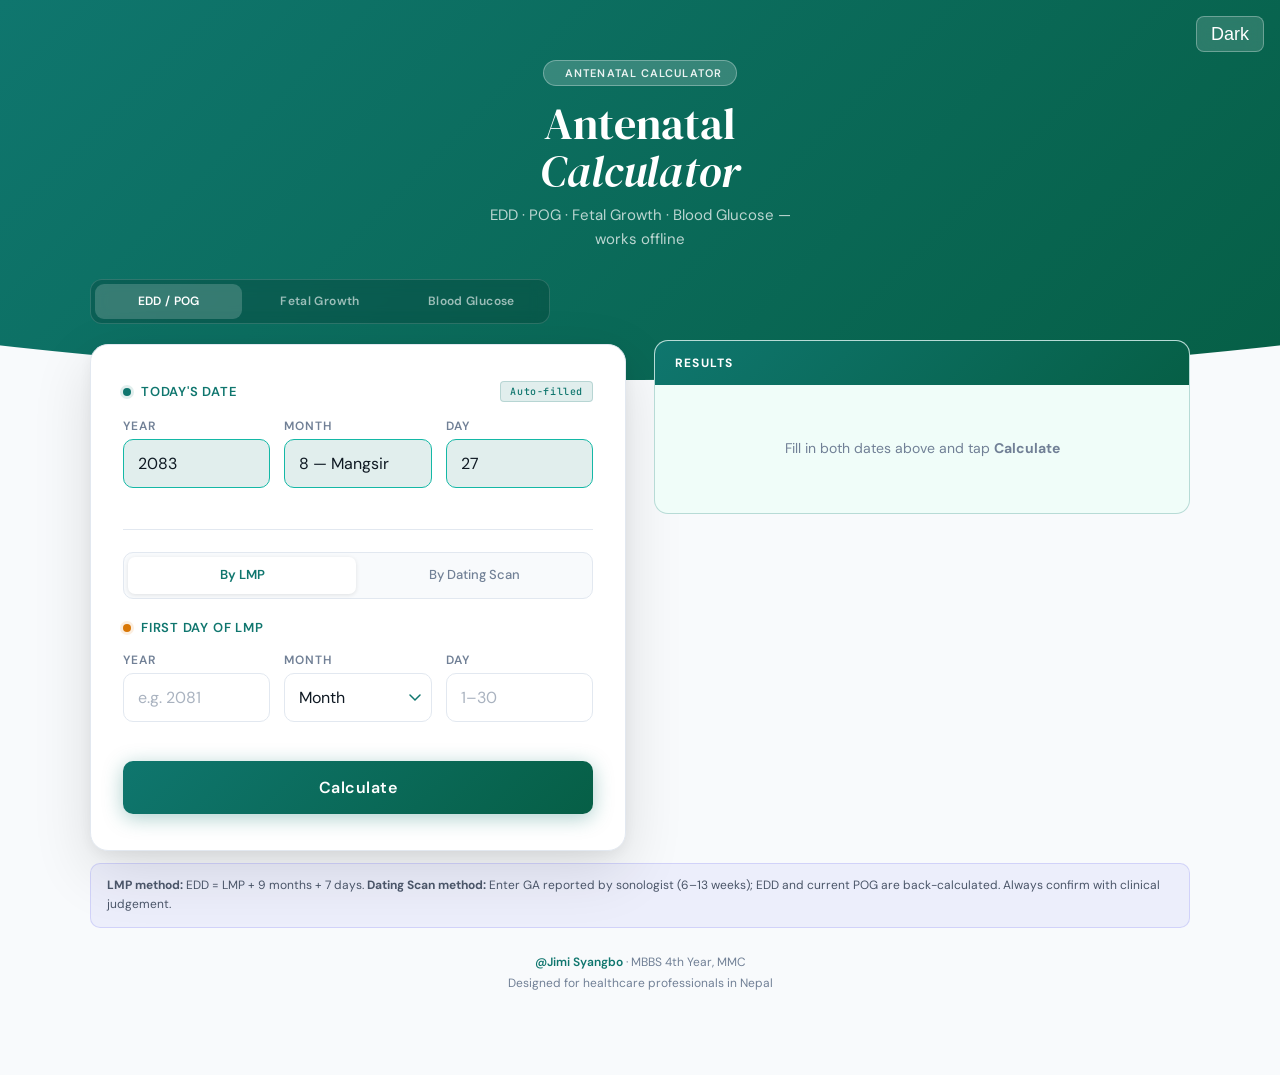
==== index.html @ 669075d3 "Add files via upload" ====
<!DOCTYPE html>
<html lang="en">
<head>
<meta charset="UTF-8"/>
<meta name="viewport" content="width=device-width, initial-scale=1.0"/>
<title>Antenatal Calculator</title>

<!-- PWA -->
<link rel="manifest" href="manifest.json">
<meta name="mobile-web-app-capable" content="yes">
<meta name="apple-mobile-web-app-capable" content="yes">
<meta name="apple-mobile-web-app-status-bar-style" content="black-translucent">
<meta name="apple-mobile-web-app-title" content="Antenatal Calc">
<meta name="application-name" content="Antenatal Calc">
<meta name="theme-color" content="#0f766e">
<link rel="apple-touch-icon" href="icon-192.png">

<!-- Fonts -->
<link rel="preconnect" href="https://fonts.googleapis.com">
<link rel="preconnect" href="https://fonts.gstatic.com" crossorigin>
<link href="https://fonts.googleapis.com/css2?family=DM+Serif+Display:ital@0;1&family=DM+Sans:wght@300;400;500;600&family=JetBrains+Mono:wght@400;500&display=swap" rel="stylesheet">

<!-- Styles -->
<link rel="stylesheet" href="style.css?v=3">
</head>

<body>
<div class="page">

  <!-- Theme toggle -->
  <button class="theme-btn" onclick="toggleTheme()" title="Toggle theme" aria-label="Toggle dark mode">
    <span id="themeIcon">Dark</span>
  </button>

  <!-- Header -->
  <header>
    <div class="header-badge">Antenatal Calculator</div>
    <h1>Antenatal<br><em>Calculator</em></h1>
    <p>EDD · POG · Fetal Growth · Blood Glucose — works offline</p>
  </header>

  <!-- App-level tabs -->
  <div class="app-tabs">
    <button class="app-tab active" id="appTabOB" onclick="switchApp('ob')">EDD / POG</button>
    <button class="app-tab" id="appTabFG" onclick="switchApp('fg')">Fetal Growth</button>
    <button class="app-tab" id="appTabBG" onclick="switchApp('bg')">Blood Glucose</button>
  </div>

  <!-- ═══ OB PAGE ═══ -->
  <div class="app-page active" id="appPageOB">

  <!-- Main card -->
  <div class="card">

    <!-- Today's Date (shared) -->
    <div class="section-head">
      <div class="dot"></div>
      <h3>Today's Date</h3>
      <span class="auto-tag" id="autoTag">Auto-filled</span>
    </div>
    <div class="date-grid">
      <div class="field">
        <label>Year</label>
        <input type="number" id="xYear" placeholder="e.g. 2081" min="2079" max="2086" oninput="onInputChange(this,'xYearErr')">
        <div class="field-error" id="xYearErr"></div>
      </div>
      <div class="field">
        <label>Month</label>
        <select id="xMonth" onchange="onSelectChange(this,'xMonthErr')"></select>
        <div class="field-error" id="xMonthErr"></div>
      </div>
      <div class="field">
        <label>Day</label>
        <input type="number" id="xDay" placeholder="1–30" min="1" max="30" oninput="onInputChange(this,'xDayErr')">
        <div class="field-error" id="xDayErr"></div>
      </div>
    </div>

    <div class="section-sep"></div>

    <!-- Method tabs -->
    <div class="method-tabs">
      <button class="method-tab active" id="tabLMP" onclick="switchMethod('lmp')">By LMP</button>
      <button class="method-tab" id="tabScan" onclick="switchMethod('scan')">By Dating Scan</button>
    </div>

    <!-- LMP panel -->
    <div class="method-panel active" id="panelLMP">
      <div class="section-head">
        <div class="dot" style="background:var(--gold);box-shadow:0 0 0 3px rgba(217,119,6,0.12)"></div>
        <h3>First Day of LMP</h3>
      </div>
      <div class="date-grid">
        <div class="field">
          <label>Year</label>
          <input type="number" id="yYear" placeholder="e.g. 2081" min="2079" max="2086" oninput="onInputChange(this,'yYearErr')">
          <div class="field-error" id="yYearErr"></div>
        </div>
        <div class="field">
          <label>Month</label>
          <select id="yMonth" onchange="onSelectChange(this,'yMonthErr')"></select>
          <div class="field-error" id="yMonthErr"></div>
        </div>
        <div class="field">
          <label>Day</label>
          <input type="number" id="yDay" placeholder="1–30" min="1" max="30" oninput="onInputChange(this,'yDayErr')">
          <div class="field-error" id="yDayErr"></div>
        </div>
      </div>
    </div>

    <!-- Dating Scan panel -->
    <div class="method-panel" id="panelScan">
      <div class="section-head">
        <div class="dot" style="background:#6366f1;box-shadow:0 0 0 3px rgba(99,102,241,0.12)"></div>
        <h3>Dating Scan (1st Trimester)</h3>
      </div>
      <div class="scan-note">
        Enter the <strong>scan date</strong> and the <strong>GA at scan</strong> (weeks + days as reported by sonologist). EDD and current POG will be back-calculated.
      </div>

      <!-- Scan date -->
      <div class="section-head" style="margin-bottom:10px">
        <h3 style="font-size:11px;color:var(--muted);text-transform:uppercase;letter-spacing:.06em;">Scan Date (BS)</h3>
      </div>
      <div class="date-grid" style="margin-bottom:16px">
        <div class="field">
          <label>Year</label>
          <input type="number" id="sYear" placeholder="e.g. 2081" min="2079" max="2086" oninput="onInputChange(this,'sYearErr')">
          <div class="field-error" id="sYearErr"></div>
        </div>
        <div class="field">
          <label>Month</label>
          <select id="sMonth" onchange="onSelectChange(this,'sMonthErr')"></select>
          <div class="field-error" id="sMonthErr"></div>
        </div>
        <div class="field">
          <label>Day</label>
          <input type="number" id="sDay" placeholder="1–30" min="1" max="30" oninput="onInputChange(this,'sDayErr')">
          <div class="field-error" id="sDayErr"></div>
        </div>
      </div>

      <!-- GA at scan -->
      <div class="section-head" style="margin-bottom:10px">
        <h3 style="font-size:11px;color:var(--muted);text-transform:uppercase;letter-spacing:.06em;">Gestational Age at Scan</h3>
      </div>
      <div class="ga-grid">
        <div class="field">
          <label>Weeks</label>
          <input type="number" id="gaWeeks" placeholder="e.g. 10" min="6" max="13" oninput="onInputChange(this,'gaWeeksErr')">
          <div class="field-error" id="gaWeeksErr"></div>
        </div>
        <div class="field">
          <label>Days (0–6)</label>
          <input type="number" id="gaDays" placeholder="e.g. 3" min="0" max="6" oninput="onInputChange(this,'gaDaysErr')">
          <div class="field-error" id="gaDaysErr"></div>
        </div>
      </div>
    </div>

    <button class="calc-btn" onclick="calculate()">
      Calculate
    </button>
  </div>

  <!-- Result -->
  <div class="result-wrap" id="resultWrap">
    <div class="result-card">
      <div class="result-header">
        <span>Results</span>
        <button class="copy-btn" id="copyBtn" onclick="copyResult()" style="display:none">
          Copy
        </button>
      </div>
      <div class="result-body" id="resultBody">
        <div class="result-empty">
          
          Fill in both dates above and tap <strong>Calculate</strong>
        </div>
      </div>
    </div>
  </div>

  <!-- Info -->
  <div class="info-banner">
    
    <span><strong>LMP method:</strong> EDD = LMP + 9 months + 7 days. <strong>Dating Scan method:</strong> Enter GA reported by sonologist (6–13 weeks); EDD and current POG are back-calculated. Always confirm with clinical judgement.</span>
  </div>

  <!-- Footer -->
  <footer>
    <strong>@Jimi Syangbo</strong> · MBBS 4th Year, MMC<br>
    Designed for healthcare professionals in Nepal
  </footer>

  </div><!-- end appPageOB -->

  <!-- ═══ FETAL GROWTH PAGE ═══ -->
  <div class="app-page" id="appPageFG">

  <div class="fg-card">
    <!-- GA Input -->
    <div class="fg-section-head">
      <div class="fg-dot" style="background:var(--teal);box-shadow:0 0 0 3px var(--teal-dim)"></div>
      <h3>Gestational Age</h3>
    </div>
    <div class="ga-row">
      <div class="meas-field">
        <label>Weeks</label>
        <input type="number" id="fgWeeks" placeholder="14 – 40" min="14" max="40" oninput="fgInputChange(this)">
        <div class="field-error" id="fgWeeksErr"></div>
      </div>
      <div class="meas-field">
        <label>Days (0–6)</label>
        <input type="number" id="fgDays" placeholder="0 – 6" min="0" max="6" oninput="fgInputChange(this)">
        <div class="field-error" id="fgDaysErr"></div>
      </div>
    </div>

    <div class="fg-sep"></div>

    <!-- Sex selection (for EFW by sex) -->
    <div class="fg-section-head">
      <div class="fg-dot" style="background:#8b5cf6;box-shadow:0 0 0 3px rgba(139,92,246,0.12)"></div>
      <h3>Fetal Sex <span style="font-size:10px;font-weight:400;color:var(--muted);text-transform:none;">(for EFW by sex — optional)</span></h3>
    </div>
    <div class="sex-row">
      <button class="sex-btn active" id="sexUnknown" onclick="setSex('unknown')">Unknown</button>
      <button class="sex-btn" id="sexMale"    onclick="setSex('male')">Male</button>
      <button class="sex-btn" id="sexFemale"  onclick="setSex('female')">Female</button>
    </div>

    <div class="fg-sep"></div>

    <!-- Measurements -->
    <div class="fg-section-head">
      <div class="fg-dot" style="background:var(--gold);box-shadow:0 0 0 3px rgba(217,119,6,0.12)"></div>
      <h3>Measurements <span style="font-size:10px;font-weight:400;color:var(--muted);text-transform:none;">(mm — leave blank to skip)</span></h3>
    </div>
    <div class="meas-grid">
      <div class="meas-field">
        <label>HC (mm)</label>
        <input type="number" id="fgHC" placeholder="Head Circ." min="50" max="400" step="0.1" oninput="fgInputChange(this)">
        <div class="field-error" id="fgHCErr"></div>
      </div>
      <div class="meas-field">
        <label>AC (mm)</label>
        <input type="number" id="fgAC" placeholder="Abdom. Circ." min="50" max="400" step="0.1" oninput="fgInputChange(this)">
        <div class="field-error" id="fgACErr"></div>
      </div>
      <div class="meas-field">
        <label>FL (mm)</label>
        <input type="number" id="fgFL" placeholder="Femur Length" min="5" max="100" step="0.1" oninput="fgInputChange(this)">
        <div class="field-error" id="fgFLErr"></div>
      </div>
      <div class="meas-field">
        <label>BPD (mm)</label>
        <input type="number" id="fgBPD" placeholder="Biparietal" min="20" max="120" step="0.1" oninput="fgInputChange(this)">
        <div class="field-error" id="fgBPDErr"></div>
      </div>
      <div class="meas-field">
        <label>HL (mm)</label>
        <input type="number" id="fgHL" placeholder="Humerus" min="5" max="80" step="0.1" oninput="fgInputChange(this)">
        <div class="field-error" id="fgHLErr"></div>
      </div>
      <div class="meas-field">
        <label>EFW (g)</label>
        <input type="number" id="fgEFW" placeholder="Est. Fetal Wt." min="50" max="5000" step="1" oninput="fgInputChange(this)">
        <div class="field-error" id="fgEFWErr"></div>
      </div>
    </div>
    <div id="hadlockNote" style="font-size:11px;color:var(--teal);margin-top:8px;font-family:JetBrains Mono,monospace;min-height:16px;padding:0 2px;"></div>

    <button class="calc-btn" style="margin-top:20px;" onclick="calculateFG();">
      Calculate Percentiles
    </button>
  </div>

  <!-- FG Results -->
  <div class="fg-result-wrap" id="fgResultWrap">
    <div class="fg-result-card">
      <div class="fg-result-header">
        <span>Percentile Results</span>
      </div>
      <div id="fgResultBody">
        <div class="fg-empty">Enter GA and at least one measurement, then tap Calculate.</div>
      </div>
    </div>
  </div>

  <!-- Chart -->
  <div class="fg-chart-wrap" id="fgChartWrap" style="display:none">
    <div class="fg-chart-title">Growth Chart</div>
    <div class="chart-tabs" id="chartTabs"></div>
    <canvas class="fg-canvas" id="fgCanvas"></canvas>
  </div>

  <!-- FG Info -->
  <div class="fg-info-banner">
    Based on <strong>WHO Fetal Growth Charts</strong> (Kiserud et al., PLOS Medicine 2017 &mdash; <a href="https://github.com/jcarvalho45/whoFetalGrowth" target="_blank" style="color:var(--teal)">coefficients</a>).
    Valid for GA 14&ndash;40 weeks. Percentiles: 2.5th, 5th, 10th, 25th, <strong>50th</strong>, 75th, 90th, 95th, 97.5th.
    Measurements in <strong>mm</strong>; EFW in <strong>g</strong>. EFW auto-estimated via Hadlock III (AC+HC+FL).
    Click any row in the results table to view its growth chart. For clinical guidance only.
  </div>

  <footer style="margin-top:20px;">
    <strong>@Jimi Syangbo</strong> · MBBS 4th Year, MMC<br>
    WHO Fetal Growth Charts · Global Reference
  </footer>

  </div><!-- end appPageFG -->

  <!-- ═══ BLOOD GLUCOSE PAGE ═══ -->
  <div class="app-page" id="appPageBG">

  <div class="card">
    <!-- Converter -->
    <div class="section-head">
      <div class="dot" style="background:#dc2626;box-shadow:0 0 0 3px rgba(220,38,38,0.12)"></div>
      <h3>Unit Converter</h3>
    </div>

    <div class="date-grid" style="margin-bottom:6px">
      <div class="field">
        <label>mmol/L</label>
        <input type="number" id="bgMmol" placeholder="e.g. 5.1" step="0.1"
          oninput="bgConvert('mmol')" class="field-input">
        <div class="field-error" id="bgMmolErr"></div>
      </div>
      <div class="field" style="display:flex;align-items:center;justify-content:center;font-size:22px;color:var(--teal);padding-top:18px">
        ⇌
      </div>
      <div class="field">
        <label>mg/dL</label>
        <input type="number" id="bgMgdl" placeholder="e.g. 92" step="1"
          oninput="bgConvert('mgdl')" class="field-input">
        <div class="field-error" id="bgMgdlErr"></div>
      </div>
    </div>
    <div id="bgConvertNote" style="font-size:11px;color:var(--muted);font-family:JetBrains Mono,monospace;margin-bottom:4px;min-height:16px;"></div>

    <div class="section-sep"></div>

    <!-- OGTT -->
    <div class="section-head">
      <div class="dot" style="background:var(--gold);box-shadow:0 0 0 3px rgba(217,119,6,0.12)"></div>
      <h3>OGTT Analysis <span style="font-size:10px;font-weight:400;color:var(--muted);text-transform:none;">(75g — GDM Diagnosis per IADPSG/WHO 2013)</span></h3>
    </div>

    <div class="scan-note">
      Enter values in <strong>mg/dL</strong>. GDM is diagnosed if <strong>any one</strong> value meets or exceeds the threshold:<br>
      Fasting &ge; 92 &nbsp;·&nbsp; 1-hour &ge; 180 &nbsp;·&nbsp; 2-hour &ge; 153
    </div>

    <div class="date-grid" style="margin-bottom:6px">
      <div class="field">
        <label>Fasting (mg/dL)</label>
        <input type="number" id="ogttF" placeholder="≥92 = GDM" step="1"
          oninput="ogttAnalyze()" class="field-input">
      </div>
      <div class="field">
        <label>1-Hour (mg/dL)</label>
        <input type="number" id="ogtt1h" placeholder="≥180 = GDM" step="1"
          oninput="ogttAnalyze()" class="field-input">
      </div>
      <div class="field">
        <label>2-Hour (mg/dL)</label>
        <input type="number" id="ogtt2h" placeholder="≥153 = GDM" step="1"
          oninput="ogttAnalyze()" class="field-input">
      </div>
    </div>

    <div id="ogttResult" style="margin-top:8px;"></div>

    <button class="calc-btn" onclick="ogttShare()" id="ogttShareBtn" style="display:none;margin-top:12px;">
      Copy Result
    </button>
  </div>

  <div class="info-banner" style="margin-top:12px;">
    <span>
      <strong>Conversion:</strong> mg/dL = mmol/L &times; 18.018 &nbsp;|&nbsp; mmol/L = mg/dL &divide; 18.018<br>
      <strong>OGTT criteria:</strong> IADPSG 2010 / WHO 2013 (75g oral glucose, venous plasma). Diagnosis requires &ge;1 abnormal value.
      Always confirm with clinical judgement.
    </span>
  </div>

  <footer style="margin-top:20px;">
    <strong>@Jimi Syangbo</strong> · MBBS 4th Year, MMC<br>
    IADPSG / WHO 2013 GDM Criteria
  </footer>

  </div><!-- end appPageBG -->


</div>

<!-- Scripts -->


</html>


<!-- App Script -->
<script src="app.js?v=3"></script>

<!-- Service Worker -->
<script>
if ('serviceWorker' in navigator) {
  window.addEventListener('load', function() {
    navigator.serviceWorker.register('./service-worker.js')
      .then(function(reg) {
        console.log('SW registered:', reg.scope);
        reg.onupdatefound = function() {
          var nw = reg.installing;
          nw.onstatechange = function() {
            if (nw.state === 'installed' && navigator.serviceWorker.controller) {
              if (confirm('New version available. Update now?')) {
                nw.postMessage('SKIP_WAITING');
              }
            }
          };
        };
      })
      .catch(function(err) { console.log('SW failed:', err); });
    navigator.serviceWorker.addEventListener('controllerchange', function() {
      window.location.reload();
    });
  });
}
</script>

</body>
</html>
---- style.css ----
/* ── Variables ── */
:root {
  --teal:       #0f766e;
  --teal-light: #14b8a6;
  --teal-pale:  #ccfbf1;
  --teal-dim:   rgba(15,118,110,0.12);
  --ink:        #0f1923;
  --ink2:       #1e2d3d;
  --slate:      #4a5568;
  --muted:      #718096;
  --border:     #e2e8f0;
  --bg:         #f8fafc;
  --card:       #ffffff;
  --result-bg:  #f0fdf9;
  --red:        #ef4444;
  --gold:       #d97706;
  --ease:       cubic-bezier(.4,0,.2,1);
  --spring:     cubic-bezier(.34,1.56,.64,1);
  --radius:     14px;
}

[data-theme="dark"] {
  --teal:       #14b8a6;
  --teal-light: #2dd4bf;
  --teal-pale:  rgba(20,184,166,0.15);
  --teal-dim:   rgba(20,184,166,0.1);
  --ink:        #e2e8f0;
  --ink2:       #cbd5e1;
  --slate:      #94a3b8;
  --muted:      #64748b;
  --border:     #1e3a4a;
  --bg:         #020c14;
  --card:       #0c1e2e;
  --result-bg:  #0a2232;
  --red:        #f87171;
  --gold:       #fbbf24;
}

/* ── Reset ── */
*,*::before,*::after { margin:0; padding:0; box-sizing:border-box; }
html { scroll-behavior:smooth; }

body {
  font-family: 'DM Sans', sans-serif;
  background: var(--bg);
  color: var(--ink);
  min-height: 100vh;
  padding: 0;
  transition: background .4s, color .4s;
  -webkit-font-smoothing: antialiased;
  overflow-x: hidden;
}

/* ── Background decoration ── */
body::before {
  content:'';
  position:fixed; top:0; left:0; right:0; height:320px;
  background: linear-gradient(135deg, var(--teal) 0%, #065f46 100%);
  z-index:0;
  clip-path: ellipse(120% 100% at 50% 0%);
}

/* ── Layout wrapper ── */
.page {
  position:relative; z-index:1;
  min-height:100vh;
  padding: 0 16px 60px;
  display:flex; flex-direction:column; align-items:center;
}

/* ── Header ── */
header {
  width:100%; max-width:460px;
  padding: 52px 0 32px;
  display:flex; flex-direction:column; align-items:center; gap:6px;
}
.header-badge {
  display:inline-flex; align-items:center; gap:7px;
  background: rgba(255,255,255,0.18);
  border: 1px solid rgba(255,255,255,0.3);
  padding: 5px 14px; border-radius:100px;
  font-size:11px; font-weight:600; letter-spacing:.1em; text-transform:uppercase;
  color: rgba(255,255,255,0.9);
  margin-bottom:8px;
  animation: fadeDown .6s var(--ease) both;
}
.header-badge::before { content:''; }

header h1 {
  font-family: 'DM Serif Display', serif;
  font-size: clamp(26px, 6vw, 36px);
  font-weight: 400; line-height:1.1;
  color: #fff;
  text-align:center;
  animation: fadeDown .7s var(--ease) .08s both;
}
header h1 em { font-style:italic; }
header p {
  font-size:13px; color:rgba(255,255,255,0.72);
  text-align:center; line-height:1.6;
  max-width:320px;
  animation: fadeDown .7s var(--ease) .16s both;
}

/* ── Dark toggle ── */
.theme-btn {
  position:fixed; top:16px; right:16px; z-index:100;
  height:36px; padding: 0 14px; border-radius:8px;
  background: rgba(255,255,255,0.15);
  border: 1px solid rgba(255,255,255,0.3);
  backdrop-filter:blur(8px);
  cursor:pointer; font-size:18px;
  display:flex; align-items:center; justify-content:center;
  transition: background .3s, transform .3s var(--spring);
  color: #fff;
}
.theme-btn:hover { background:rgba(255,255,255,0.25); transform:scale(1.08); }
[data-theme="dark"] .theme-btn { background:rgba(15,118,110,0.3); border-color:var(--teal); }

/* ── Card ── */
.card {
  width:100%; max-width:460px;
  background: var(--card);
  border-radius: var(--radius);
  box-shadow: 0 20px 60px rgba(0,0,0,0.12), 0 4px 16px rgba(0,0,0,0.06);
  padding: 28px 24px;
  margin-top:4px;
  animation: slideUp .7s var(--ease) .2s both;
  border: 1px solid var(--border);
  transition: background .4s, border-color .4s;
}

/* ── Section headings inside card ── */
.section-head {
  display:flex; align-items:center; gap:10px;
  margin-bottom:16px;
}
.section-head .dot {
  width:8px; height:8px; border-radius:50%;
  background: var(--teal); flex-shrink:0;
  box-shadow: 0 0 0 3px var(--teal-dim);
}
.section-head h3 {
  font-size:13px; font-weight:600;
  letter-spacing:.06em; text-transform:uppercase;
  color: var(--teal);
}
.section-sep { height:1px; background:var(--border); margin:22px 0; transition:background .4s; }

/* ── Today's date auto indicator ── */
.auto-tag {
  font-family:'JetBrains Mono',monospace;
  font-size:10px; letter-spacing:.06em;
  padding:3px 9px; border-radius:4px;
  background:var(--teal-dim); color:var(--teal);
  font-weight:500; margin-left:auto;
  border:1px solid rgba(15,118,110,0.2);
}

/* ── Date grid ── */
.date-grid {
  display:grid; grid-template-columns:repeat(3,1fr); gap:10px;
}
.field { display:flex; flex-direction:column; gap:5px; }
.field label {
  font-size:11px; font-weight:600; letter-spacing:.08em; text-transform:uppercase;
  color:var(--muted);
}
.field select {
  width:100%; padding:11px 10px;
  border-radius:9px; border:1.5px solid var(--border);
  font-size:15px; font-family:'DM Sans',sans-serif;
  background:var(--card); color:var(--ink);
  appearance:none; -webkit-appearance:none;
  background-image: url("data:image/svg+xml,%3Csvg xmlns='http://www.w3.org/2000/svg' width='12' height='8' viewBox='0 0 12 8'%3E%3Cpath d='M1 1l5 5 5-5' stroke='%230f766e' stroke-width='1.5' fill='none' stroke-linecap='round'/%3E%3C/svg%3E");
  background-repeat:no-repeat; background-position:right 10px center;
  cursor:pointer;
  transition: border-color .25s, box-shadow .25s, background .4s, color .4s;
}
.field select:focus {
  outline:none;
  border-color: var(--teal);
  box-shadow: 0 0 0 3px var(--teal-dim);
}
.field select.filled { border-color: var(--teal-light); background:var(--teal-dim); }
/* ── Method tabs ── */
.method-tabs {
  display: flex;
  background: var(--bg);
  border-radius: 10px;
  padding: 4px;
  gap: 4px;
  margin-bottom: 20px;
  border: 1px solid var(--border);
}
.method-tab {
  flex: 1; padding: 10px 8px;
  background: none; border: none; cursor: pointer;
  border-radius: 7px;
  font-family: 'DM Sans', sans-serif;
  font-size: 13px; font-weight: 500;
  color: var(--muted);
  transition: background .25s, color .25s, box-shadow .25s;
  line-height: 1.3; text-align: center;
}
.method-tab.active {
  background: var(--card);
  color: var(--teal);
  box-shadow: 0 1px 4px rgba(0,0,0,0.1);
  font-weight: 600;
}
.method-panel { display: none; }
.method-panel.active { display: block; }

/* ── CRL / GA input row ── */
.scan-note {
  font-size: 12px; color: var(--muted);
  background: var(--bg);
  border: 1px solid var(--border);
  border-radius: 8px;
  padding: 10px 14px;
  margin-bottom: 16px;
  line-height: 1.6;
}
.scan-note strong { color: var(--teal); }
.ga-grid {
  display: grid;
  grid-template-columns: 1fr 1fr;
  gap: 10px;
  margin-bottom: 4px;
}


.field input[type="number"] {
  width:100%; padding:11px 10px;
  border-radius:9px; border:1.5px solid var(--border);
  font-size:15px; font-family:'DM Sans',sans-serif;
  background:var(--card); color:var(--ink);
  transition: border-color .25s, box-shadow .25s, background .4s, color .4s;
  -moz-appearance: textfield;
  appearance: textfield;
  outline:none;
}
.field input[type="number"]::-webkit-outer-spin-button,
.field input[type="number"]::-webkit-inner-spin-button { -webkit-appearance:none; margin:0; }
.field input[type="number"]:focus {
  border-color: var(--teal);
  box-shadow: 0 0 0 3px var(--teal-dim);
}
.field input[type="number"].filled { border-color: var(--teal-light); background:var(--teal-dim); }
.field input[type="number"]::placeholder { color: var(--muted); opacity:.6; }
.field-error {
  font-size:11px; color:var(--red); min-height:14px;
  font-family:'JetBrains Mono',monospace;
}

/* ── Calculate button ── */
.calc-btn {
  width:100%; padding:15px;
  background: linear-gradient(135deg, var(--teal) 0%, #065f46 100%);
  color:#fff; border:none; cursor:pointer;
  border-radius:10px; font-family:'DM Sans',sans-serif;
  font-size:15px; font-weight:600; letter-spacing:.03em;
  margin-top:20px;
  transition: transform .25s var(--spring), box-shadow .25s, opacity .25s;
  box-shadow: 0 4px 20px rgba(15,118,110,0.35);
  display:flex; align-items:center; justify-content:center; gap:8px;
}
.calc-btn:hover { transform:translateY(-2px); box-shadow:0 8px 28px rgba(15,118,110,0.4); }
.calc-btn:active { transform:translateY(0) scale(.98); }
.calc-btn .btn-icon { font-size:18px; }

/* ── Result card ── */
.result-wrap {
  width:100%; max-width:460px;
  margin-top:16px;
  animation: slideUp .6s var(--ease) both;
}
.result-card {
  background: var(--result-bg);
  border:1.5px solid rgba(15,118,110,0.25);
  border-radius:var(--radius);
  padding:0;
  overflow:hidden;
  transition: background .4s, border-color .4s;
}
[data-theme="dark"] .result-card { border-color:rgba(20,184,166,0.25); }

.result-header {
  background: linear-gradient(135deg, var(--teal) 0%, #065f46 100%);
  padding:14px 20px;
  display:flex; align-items:center; justify-content:space-between;
}
.result-header span {
  font-size:12px; font-weight:700; letter-spacing:.1em; text-transform:uppercase;
  color:#fff;
}
.copy-btn {
  background:rgba(255,255,255,0.2); border:1px solid rgba(255,255,255,0.3);
  color:#fff; padding:5px 12px; border-radius:6px; cursor:pointer;
  font-size:11px; font-weight:600; letter-spacing:.06em;
  font-family:'DM Sans',sans-serif;
  transition: background .2s, transform .2s var(--spring);
  display:flex; align-items:center; gap:5px;
}
.copy-btn:hover { background:rgba(255,255,255,0.3); transform:scale(1.04); }
.copy-btn.copied { background:rgba(255,255,255,0.4); }

.result-body { padding:20px; display:flex; flex-direction:column; gap:14px; }

.result-row {
  display:flex; align-items:center; gap:14px;
  padding:14px 16px; border-radius:10px;
  background:var(--card); border:1px solid var(--border);
  transition: background .4s, border-color .4s;
  opacity:0; transform:translateY(12px);
  animation: rowIn .5s var(--ease) forwards;
}
.result-row:nth-child(2) { animation-delay:.08s; }
.result-row:nth-child(3) { animation-delay:.16s; }

.result-row .label {
  font-size:11px; font-weight:600; letter-spacing:.07em; text-transform:uppercase;
  color:var(--muted); margin-bottom:3px;
}
.result-row .value {
  font-family:'DM Serif Display',serif;
  font-size:22px; color:var(--ink); line-height:1.1;
}
.result-row .sub {
  font-size:12px; color:var(--muted); margin-top:2px;
  font-family:'JetBrains Mono',monospace;
}

/* empty state */
.result-empty {
  text-align:center; padding:32px 20px;
  color:var(--muted); font-size:14px; line-height:1.7;
}
.result-empty .big { font-size:36px; margin-bottom:8px; }

/* ── Info banner ── */
.info-banner {
  width:100%; max-width:460px; margin-top:12px;
  padding:12px 16px;
  background:rgba(99,102,241,0.08); border:1px solid rgba(99,102,241,0.2);
  border-radius:10px;
  font-size:12px; color:var(--slate); line-height:1.6;
  display:flex; gap:10px; align-items:flex-start;
  animation: slideUp .6s var(--ease) .3s both;
}
.info-banner .info-icon { font-size:16px; flex-shrink:0; margin-top:1px; }

/* ── Footer ── */
footer {
  width:100%; max-width:460px; margin-top:24px;
  text-align:center;
  font-size:12px; color:var(--muted);
  line-height:1.8;
  animation: slideUp .6s var(--ease) .4s both;
}
footer strong { color:var(--teal); font-weight:600; }

/* ── Keyframes ── */
@keyframes fadeDown {
  from { opacity:0; transform:translateY(-14px); }
  to   { opacity:1; transform:translateY(0); }
}
@keyframes slideUp {
  from { opacity:0; transform:translateY(20px); }
  to   { opacity:1; transform:translateY(0); }
}
@keyframes rowIn {
  to { opacity:1; transform:translateY(0); }
}
@keyframes pop {
  0%  { transform:scale(1); }
  40% { transform:scale(1.04); }
  100%{ transform:scale(1); }
}
.pop { animation:pop .35s var(--spring); }

/* ── Responsive ── */

/* =============================================
   BLOOD GLUCOSE
   ============================================= */
.field-input {
  width:100%; padding:11px 10px;
  border-radius:9px; border:1.5px solid var(--border);
  font-size:15px; font-family:'DM Sans',sans-serif;
  background:var(--card); color:var(--ink);
  transition: border-color .25s, box-shadow .25s, background .4s, color .4s;
  -moz-appearance:textfield; appearance:textfield; outline:none;
}
.field-input::-webkit-outer-spin-button,
.field-input::-webkit-inner-spin-button { -webkit-appearance:none; margin:0; }
.field-input:focus {
  border-color:var(--teal); box-shadow:0 0 0 3px var(--teal-dim);
}

/* OGTT result rows */
.ogtt-row {
  display:flex; align-items:center; justify-content:space-between;
  padding:13px 16px; border-radius:10px; border:1px solid var(--border);
  margin-bottom:8px; transition:background .3s;
}
.ogtt-row.normal { background:rgba(5,148,50,0.07); border-color:rgba(5,148,50,0.25); }
.ogtt-row.abnormal { background:rgba(220,38,38,0.07); border-color:rgba(220,38,38,0.3); }
.ogtt-row-left { display:flex; flex-direction:column; gap:3px; }
.ogtt-row-label { font-size:10px; font-weight:700; letter-spacing:.08em; text-transform:uppercase; color:var(--muted); }
.ogtt-row-value { font-family:'DM Serif Display',serif; font-size:22px; color:var(--ink); }
.ogtt-row-mmol { font-size:11px; color:var(--muted); font-family:'JetBrains Mono',monospace; }
.ogtt-row-badge {
  padding:5px 14px; border-radius:20px; font-size:12px; font-weight:700;
  font-family:'JetBrains Mono',monospace;
}
.ogtt-row-badge.ok    { background:rgba(5,148,50,0.12);  color:#059432; }
.ogtt-row-badge.high  { background:rgba(220,38,38,0.12); color:#dc2626; }

.ogtt-verdict {
  padding:16px; border-radius:12px; margin-top:10px;
  text-align:center; border:2px solid;
}
.ogtt-verdict.gdm {
  background:rgba(220,38,38,0.08); border-color:rgba(220,38,38,0.4);
}
.ogtt-verdict.normal {
  background:rgba(5,148,50,0.08); border-color:rgba(5,148,50,0.3);
}
.ogtt-verdict .verdict-title {
  font-family:'DM Serif Display',serif; font-size:22px; font-weight:700;
  margin-bottom:4px;
}
.ogtt-verdict.gdm .verdict-title    { color:#dc2626; }
.ogtt-verdict.normal .verdict-title { color:#059432; }
.ogtt-verdict .verdict-sub { font-size:12px; color:var(--muted); line-height:1.6; }

/* =============================================
   RESPONSIVE — 5-BREAKPOINT SYSTEM
   320  xs  — very small phones (Galaxy A, iPhone SE 1st gen)
   375  sm  — standard phones (iPhone 6-14 mini)
   480  md  — large phones (iPhone Plus, Pixel)
   768  lg  — tablets portrait
   1024 xl  — tablets landscape / small desktop
   ============================================= */

/* ── Default (mobile-first base already set above) ── */

/* ── 480px and below — all phones ── */
@media (max-width: 480px) {
  /* Page */
  .page { padding: 0 12px 48px; }

  /* Header */
  header { padding: 44px 0 24px; gap: 5px; }
  header h1 { font-size: clamp(22px, 7vw, 30px); }
  header p { font-size: 12px; }
  .header-badge { font-size: 10px; padding: 4px 12px; }

  /* App tabs */
  .app-tabs { margin-bottom: 12px; }
  .app-tab { font-size: 11px; padding: 9px 4px; }

  /* Theme button */
  .theme-btn { height: 32px; padding: 0 10px; font-size: 11px; top: 12px; right: 12px; }

  /* Card */
  .card, .fg-card { padding: 20px 16px; }

  /* Section heads */
  .section-head h3, .fg-section-head h3 { font-size: 11px; }
  .auto-tag { font-size: 9px; padding: 2px 7px; }

  /* Date / GA grids */
  .date-grid { gap: 8px; }
  .ga-row, .ga-grid { gap: 8px; }
  .meas-grid { gap: 8px; }

  /* Inputs & selects */
  .field select,
  .field input[type="number"],
  .meas-field input { padding: 10px 8px; font-size: 14px; }
  .field label, .meas-field label { font-size: 10px; }

  /* Method tabs */
  .method-tabs { padding: 3px; gap: 3px; }
  .method-tab { font-size: 11px; padding: 9px 6px; }

  /* Sex buttons */
  .sex-btn { font-size: 13px; padding: 10px 6px; }

  /* Calc button */
  .calc-btn { font-size: 13px; padding: 13px; margin-top: 16px; }

  /* Result card */
  .result-wrap, .fg-result-wrap { margin-top: 12px; }
  .result-header, .fg-result-header { padding: 11px 14px; }
  .result-header span, .fg-result-header span { font-size: 11px; }
  .result-body { padding: 14px; gap: 10px; }
  .result-row { padding: 12px 12px; gap: 10px; }
  .result-row .label { font-size: 10px; }
  .result-row .value { font-size: 18px; }
  .result-row .sub { font-size: 11px; }
  .copy-btn { font-size: 10px; padding: 4px 10px; }

  /* FG table */
  .fg-table th { font-size: 9px; padding: 8px 10px; }
  .fg-table td { font-size: 12px; padding: 10px 10px; }
  .pct-badge { font-size: 10px; padding: 2px 7px; }

  /* Chart */
  .fg-chart-wrap { padding: 14px; }
  .chart-tabs { gap: 5px; }
  .chart-tab { font-size: 10px; padding: 4px 10px; }

  /* Info banner */
  .info-banner, .fg-info-banner { font-size: 11px; padding: 10px 12px; }

  /* Tab list */
  .tab-list li { grid-template-columns: 80px 1fr; gap: 10px; padding: 12px 0; }
  .tab-list .year { font-size: 10px; }
  .tab-list .detail { font-size: 13px; }

  /* Scan note */
  .scan-note { font-size: 11px; padding: 8px 12px; }

  /* Pills */
  .pill { font-size: 9px; padding: 6px 12px; }

  /* Footer */
  footer { font-size: 11px; margin-top: 16px; }
}

/* ── 375px and below — standard small phones (iPhone 6/7/8/X/12/13) ── */
@media (max-width: 375px) {
  .page { padding: 0 10px 40px; }
  header h1 { font-size: 22px; }
  .card, .fg-card { padding: 18px 14px; }
  .date-grid { grid-template-columns: repeat(3, 1fr); gap: 6px; }
  .meas-grid { gap: 6px; }
  .field select,
  .field input[type="number"],
  .meas-field input { padding: 9px 7px; font-size: 13px; }
  .result-row .value { font-size: 17px; }
  .fg-table td { font-size: 11px; padding: 9px 8px; }
  .fg-table th { padding: 7px 8px; }
  .sex-btn { font-size: 12px; }
  .tab-list li { grid-template-columns: 1fr; gap: 2px; }
  .app-tab { font-size: 10px; }
}

/* ── 320px and below — very small phones (iPhone SE 1st gen, Galaxy A03) ── */
@media (max-width: 320px) {
  .page { padding: 0 8px 36px; }
  header { padding: 36px 0 18px; }
  header h1 { font-size: 20px; }
  header p { font-size: 11px; }
  .header-badge { display: none; }
  .card, .fg-card { padding: 16px 12px; border-radius: 10px; }
  .date-grid { gap: 5px; }
  .field select,
  .field input[type="number"],
  .meas-field input { font-size: 13px; padding: 8px 6px; border-radius: 7px; }
  .field label, .meas-field label { font-size: 9px; }
  .method-tab { font-size: 10px; padding: 8px 4px; }
  .sex-btn { font-size: 11px; padding: 9px 4px; }
  .calc-btn { font-size: 12px; padding: 12px; }
  .result-row .value { font-size: 16px; }
  .result-row .sub { font-size: 10px; }
  .fg-table td { font-size: 11px; padding: 8px 6px; }
  .fg-table th { font-size: 8px; padding: 6px 6px; }
  .pct-badge { font-size: 9px; padding: 2px 6px; }
  .app-tab { font-size: 10px; padding: 8px 3px; }
  .chart-tab { font-size: 9px; padding: 3px 8px; }
}

/* ── 768px and above — tablets portrait ── */
@media (min-width: 768px) {
  .page { padding: 0 24px 80px; }

  header { padding: 60px 0 36px; }
  header h1 { font-size: 40px; }
  header p { font-size: 15px; }

  .card, .fg-card { padding: 36px 32px; border-radius: 18px; }

  .date-grid { gap: 14px; }
  .ga-row, .ga-grid { gap: 14px; }
  .meas-grid { gap: 14px; }

  .field select,
  .field input[type="number"],
  .meas-field input { padding: 13px 14px; font-size: 16px; border-radius: 10px; }
  .field label, .meas-field label { font-size: 12px; }

  .calc-btn { font-size: 16px; padding: 16px; }

  .result-row .value { font-size: 24px; }
  .result-row .sub { font-size: 13px; }

  .fg-table th { font-size: 11px; padding: 11px 18px; }
  .fg-table td { font-size: 15px; padding: 13px 18px; }

  /* Wider max-width on tablet */
  .card, .fg-card,
  .result-wrap, .fg-result-wrap,
  .fg-chart-wrap,
  .info-banner, .fg-info-banner,
  .app-tabs, footer { max-width: 600px; }

  .fg-chart-wrap { padding: 22px; }
  .chart-tab { font-size: 12px; padding: 6px 16px; }
}

/* ── 1024px and above — tablets landscape / small desktop ── */
@media (min-width: 1024px) {
  body::before { height: 380px; }

  .page {
    padding: 0 0 80px;
    /* Two-column layout on large screens */
    display: grid;
    grid-template-columns: 1fr 1fr;
    grid-template-rows: auto auto 1fr;
    column-gap: 28px;
    align-items: start;
    max-width: 1100px;
    margin: 0 auto;
  }

  /* Full-width rows */
  header          { grid-column: 1 / -1; max-width: 100%; padding: 60px 0 28px; }
  .app-tabs       { grid-column: 1 / -1; max-width: 100%; }

  /* Left column: input card */
  #appPageOB .card   { grid-column: 1; max-width: 100%; }
  #appPageFG .fg-card { grid-column: 1; max-width: 100%; }

  /* Right column: results + chart */
  #appPageOB .result-wrap { grid-column: 2; max-width: 100%; margin-top: 0; }
  #appPageFG .fg-result-wrap { grid-column: 2; max-width: 100%; margin-top: 0; }
  #appPageFG .fg-chart-wrap { grid-column: 2; max-width: 100%; }

  /* Banners and footer full width */
  .info-banner, .fg-info-banner,
  footer { grid-column: 1 / -1; max-width: 100%; }

  /* Wider elements */
  .card, .fg-card,
  .result-wrap, .fg-result-wrap,
  .fg-chart-wrap,
  .info-banner, .fg-info-banner,
  .app-tabs, footer { max-width: 100%; }

  header h1 { font-size: 44px; }

  .fg-table th { font-size: 11px; }
  .fg-table td { font-size: 15px; }
}

/* ── touch devices — disable hover transforms ── */
@media (hover: none) {
  .calc-btn:hover { transform: none; box-shadow: 0 4px 20px rgba(15,118,110,0.35); }
  .result-card:hover, .fg-result-card:hover { transform: none; }
  .sex-btn:hover { transform: none; }
}

/* ════════════════════════════════════════════
   APP-LEVEL TAB SWITCHER
════════════════════════════════════════════ */
.app-tabs {
  width:100%; max-width:460px;
  display:flex; background:rgba(0,0,0,0.15);
  border-radius:12px; padding:4px; gap:4px;
  margin-bottom:16px;
  backdrop-filter:blur(8px);
  border:1px solid rgba(255,255,255,0.15);
}
.app-tab {
  flex:1; padding:10px 6px; border:none; cursor:pointer;
  border-radius:9px; font-family:'DM Sans',sans-serif;
  font-size:12px; font-weight:600; letter-spacing:.03em;
  color:rgba(255,255,255,0.6); background:none;
  transition:background .25s, color .25s;
  line-height:1.3; text-align:center;
}
.app-tab.active {
  background:rgba(255,255,255,0.18);
  color:#fff;
}
.app-page { display:none; width:100%; }
.app-page.active { display:contents; }

/* ════════════════════════════════════════════
   FETAL GROWTH CALCULATOR
════════════════════════════════════════════ */
.fg-card {
  width:100%; max-width:460px;
  background:var(--card); border-radius:var(--radius);
  box-shadow:0 20px 60px rgba(0,0,0,0.12),0 4px 16px rgba(0,0,0,0.06);
  padding:28px 24px; margin-top:4px;
  border:1px solid var(--border);
  transition:background .4s, border-color .4s;
}
.fg-section-head {
  display:flex; align-items:center; gap:10px; margin-bottom:14px;
}
.fg-dot {
  width:8px; height:8px; border-radius:50%; flex-shrink:0;
}
.fg-section-head h3 {
  font-size:13px; font-weight:600;
  letter-spacing:.06em; text-transform:uppercase; color:var(--teal);
}
.fg-sep { height:1px; background:var(--border); margin:18px 0; }

.ga-row {
  display:grid; grid-template-columns:1fr 1fr; gap:10px; margin-bottom:4px;
}
.meas-grid {
  display:grid; grid-template-columns:1fr 1fr; gap:10px;
}
.meas-field { display:flex; flex-direction:column; gap:5px; }
.meas-field label {
  font-size:11px; font-weight:600; letter-spacing:.08em;
  text-transform:uppercase; color:var(--muted);
}
.meas-field input {
  width:100%; padding:11px 10px;
  border-radius:9px; border:1.5px solid var(--border);
  font-size:15px; font-family:'DM Sans',sans-serif;
  background:var(--card); color:var(--ink);
  transition:border-color .25s, box-shadow .25s, background .4s, color .4s;
  -moz-appearance:textfield; appearance:textfield; outline:none;
}
.meas-field input::-webkit-outer-spin-button,
.meas-field input::-webkit-inner-spin-button { -webkit-appearance:none; margin:0; }
.meas-field input:focus {
  border-color:var(--teal); box-shadow:0 0 0 3px var(--teal-dim);
}
.meas-field input.filled { border-color:var(--teal-light); background:var(--teal-dim); }
.sex-row { display:flex; gap:10px; margin-bottom:4px; }
.sex-btn {
  flex:1; padding:11px 8px; border-radius:9px;
  border:1.5px solid var(--border); background:var(--card);
  font-family:'DM Sans',sans-serif; font-size:14px; font-weight:500;
  color:var(--muted); cursor:pointer;
  transition:border-color .25s, background .25s, color .25s;
}
.sex-btn.active {
  border-color:var(--teal); background:var(--teal-dim); color:var(--teal);
}
.meas-field .field-error { font-size:11px; color:var(--red); min-height:14px; }

/* results table */
.fg-result-wrap {
  width:100%; max-width:460px; margin-top:14px;
}
.fg-result-card {
  background:var(--card); border:1.5px solid var(--border);
  border-radius:var(--radius); overflow:hidden;
  transition:background .4s, border-color .4s;
}
.fg-result-header {
  background:linear-gradient(135deg, #4f46e5 0%, #7c3aed 100%);
  padding:13px 18px; display:flex; align-items:center; justify-content:space-between;
}
.fg-result-header span { font-size:12px; font-weight:700; letter-spacing:.1em; text-transform:uppercase; color:#fff; }
.fg-table { width:100%; border-collapse:collapse; }
.fg-table th {
  padding:9px 14px; font-size:10px; font-weight:700;
  letter-spacing:.1em; text-transform:uppercase; color:var(--muted);
  background:var(--bg); border-bottom:1px solid var(--border);
  text-align:left;
}
.fg-table td {
  padding:11px 14px; font-size:14px; border-bottom:1px solid var(--border);
  color:var(--ink); transition:background .4s, color .4s;
}
.fg-table tr:last-child td { border-bottom:none; }
.fg-table td:first-child { font-weight:500; color:var(--slate); font-size:13px; }
.fg-table td:nth-child(2) {
  font-family:'JetBrains Mono',monospace; font-size:13px; font-weight:500;
}
.pct-badge {
  display:inline-block; padding:3px 9px; border-radius:20px;
  font-size:11px; font-weight:700; font-family:'JetBrains Mono',monospace;
}
.pct-low    { background:rgba(239,68,68,0.12);  color:#dc2626; }
.pct-normal { background:rgba(15,118,110,0.12); color:#0f766e; }
.pct-high   { background:rgba(245,158,11,0.12); color:#b45309; }

.fg-empty {
  text-align:center; padding:28px 20px; color:var(--muted); font-size:14px;
}

/* chart canvas */
.fg-chart-wrap {
  width:100%; max-width:460px; margin-top:14px;
  background:var(--card); border:1px solid var(--border);
  border-radius:var(--radius); padding:18px;
  transition:background .4s;
}
.fg-chart-title {
  font-size:12px; font-weight:600; letter-spacing:.08em;
  text-transform:uppercase; color:var(--slate); margin-bottom:12px;
}
.chart-tabs {
  display:flex; flex-wrap:wrap; gap:6px; margin-bottom:14px;
}
.chart-tab {
  padding:5px 12px; border-radius:6px; border:1px solid var(--border);
  font-size:11px; font-weight:600; letter-spacing:.05em;
  cursor:pointer; background:var(--bg); color:var(--muted);
  font-family:'DM Sans',sans-serif;
  transition:border-color .2s, background .2s, color .2s;
}
.chart-tab.active { border-color:var(--teal); background:var(--teal-dim); color:var(--teal); }
canvas.fg-canvas {
  width:100%; display:block; border-radius:8px;
}
.fg-info-banner {
  width:100%; max-width:460px; margin-top:12px;
  padding:12px 16px;
  background:rgba(79,70,229,0.07); border:1px solid rgba(79,70,229,0.2);
  border-radius:10px; font-size:11px; color:var(--slate); line-height:1.7;
}
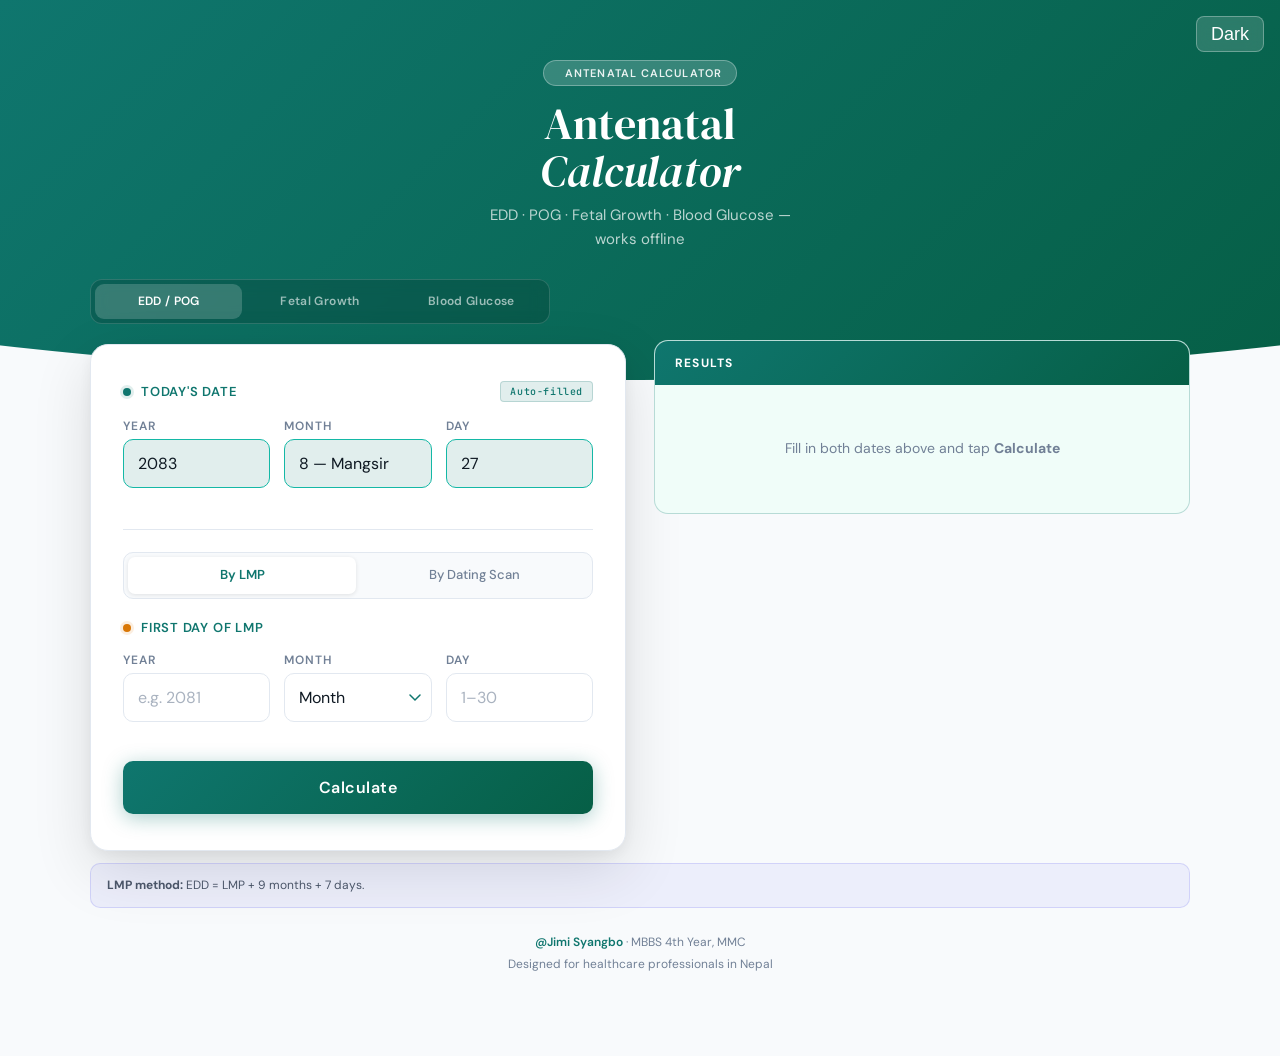
==== commit 362113ed: "dating scan description removed" ====
--- a/index.html
+++ b/index.html
@@ -185,7 +185,7 @@
   <!-- Info -->
   <div class="info-banner">
     
-    <span><strong>LMP method:</strong> EDD = LMP + 9 months + 7 days. <strong>Dating Scan method:</strong> Enter GA reported by sonologist (6–13 weeks); EDD and current POG are back-calculated. Always confirm with clinical judgement.</span>
+    <span><strong>LMP method:</strong> EDD = LMP + 9 months + 7 days.</span>
   </div>
 
   <!-- Footer -->
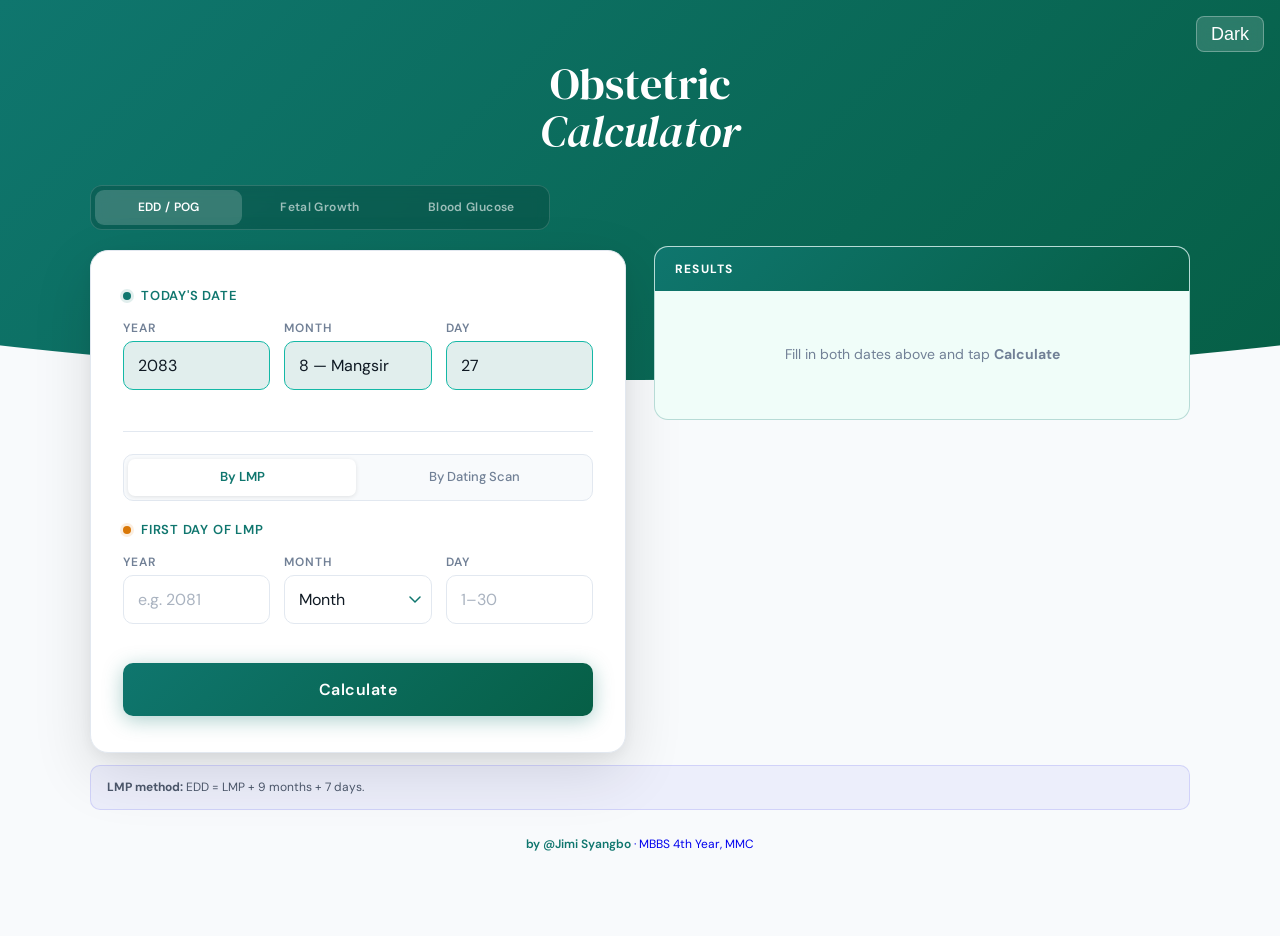
==== commit 7fe190cb: "unneeded text removed or commented" ====
--- a/index.html
+++ b/index.html
@@ -34,9 +34,9 @@
 
   <!-- Header -->
   <header>
-    <div class="header-badge">Antenatal Calculator</div>
-    <h1>Antenatal<br><em>Calculator</em></h1>
-    <p>EDD · POG · Fetal Growth · Blood Glucose — works offline</p>
+    
+    <h1>Obstetric<br><em>Calculator</em></h1>
+    
   </header>
 
   <!-- App-level tabs -->
@@ -56,12 +56,12 @@
     <div class="section-head">
       <div class="dot"></div>
       <h3>Today's Date</h3>
-      <span class="auto-tag" id="autoTag">Auto-filled</span>
+      <!-- <span class="auto-tag" id="autoTag">Auto-filled</span> -->
     </div>
     <div class="date-grid">
       <div class="field">
         <label>Year</label>
-        <input type="number" id="xYear" placeholder="e.g. 2081" min="2079" max="2086" oninput="onInputChange(this,'xYearErr')">
+        <input type="number" id="xYear" placeholder="e.g. 2081" min="2079" max="2095" oninput="onInputChange(this,'xYearErr')">
         <div class="field-error" id="xYearErr"></div>
       </div>
       <div class="field">
@@ -189,9 +189,8 @@
   </div>
 
   <!-- Footer -->
-  <footer>
-    <strong>@Jimi Syangbo</strong> · MBBS 4th Year, MMC<br>
-    Designed for healthcare professionals in Nepal
+ <footer >
+    <a href = "https://www.jimisyangbo.com.np/" target="_blank" style="text-decoration: none;" ><strong>by @Jimi Syangbo</strong> · MBBS 4th Year, MMC</a>
   </footer>
 
   </div><!-- end appPageOB -->
@@ -299,14 +298,11 @@
   <!-- FG Info -->
   <div class="fg-info-banner">
     Based on <strong>WHO Fetal Growth Charts</strong> (Kiserud et al., PLOS Medicine 2017 &mdash; <a href="https://github.com/jcarvalho45/whoFetalGrowth" target="_blank" style="color:var(--teal)">coefficients</a>).
-    Valid for GA 14&ndash;40 weeks. Percentiles: 2.5th, 5th, 10th, 25th, <strong>50th</strong>, 75th, 90th, 95th, 97.5th.
-    Measurements in <strong>mm</strong>; EFW in <strong>g</strong>. EFW auto-estimated via Hadlock III (AC+HC+FL).
-    Click any row in the results table to view its growth chart. For clinical guidance only.
-  </div>
-
-  <footer style="margin-top:20px;">
-    <strong>@Jimi Syangbo</strong> · MBBS 4th Year, MMC<br>
-    WHO Fetal Growth Charts · Global Reference
+  
+  </div>
+
+   <footer >
+    <a href = "https://www.jimisyangbo.com.np/" target="_blank" style="text-decoration: none;" ><strong>by @Jimi Syangbo</strong> · MBBS 4th Year, MMC</a>
   </footer>
 
   </div><!-- end appPageFG -->
@@ -348,10 +344,6 @@
       <h3>OGTT Analysis <span style="font-size:10px;font-weight:400;color:var(--muted);text-transform:none;">(75g — GDM Diagnosis per IADPSG/WHO 2013)</span></h3>
     </div>
 
-    <div class="scan-note">
-      Enter values in <strong>mg/dL</strong>. GDM is diagnosed if <strong>any one</strong> value meets or exceeds the threshold:<br>
-      Fasting &ge; 92 &nbsp;·&nbsp; 1-hour &ge; 180 &nbsp;·&nbsp; 2-hour &ge; 153
-    </div>
 
     <div class="date-grid" style="margin-bottom:6px">
       <div class="field">
@@ -378,17 +370,16 @@
     </button>
   </div>
 
-  <div class="info-banner" style="margin-top:12px;">
+  <!-- <div class="info-banner" style="margin-top:12px;">
     <span>
       <strong>Conversion:</strong> mg/dL = mmol/L &times; 18.018 &nbsp;|&nbsp; mmol/L = mg/dL &divide; 18.018<br>
       <strong>OGTT criteria:</strong> IADPSG 2010 / WHO 2013 (75g oral glucose, venous plasma). Diagnosis requires &ge;1 abnormal value.
       Always confirm with clinical judgement.
     </span>
-  </div>
-
-  <footer style="margin-top:20px;">
-    <strong>@Jimi Syangbo</strong> · MBBS 4th Year, MMC<br>
-    IADPSG / WHO 2013 GDM Criteria
+  </div> -->
+
+   <footer >
+    <a href = "https://www.jimisyangbo.com.np/" target="_blank" style="text-decoration: none;" ><strong>by @Jimi Syangbo</strong> · MBBS 4th Year, MMC</a>
   </footer>
 
   </div><!-- end appPageBG -->
@@ -429,7 +420,7 @@
     });
   });
 }
-</script>
+ </script>
 
 </body>
 </html>
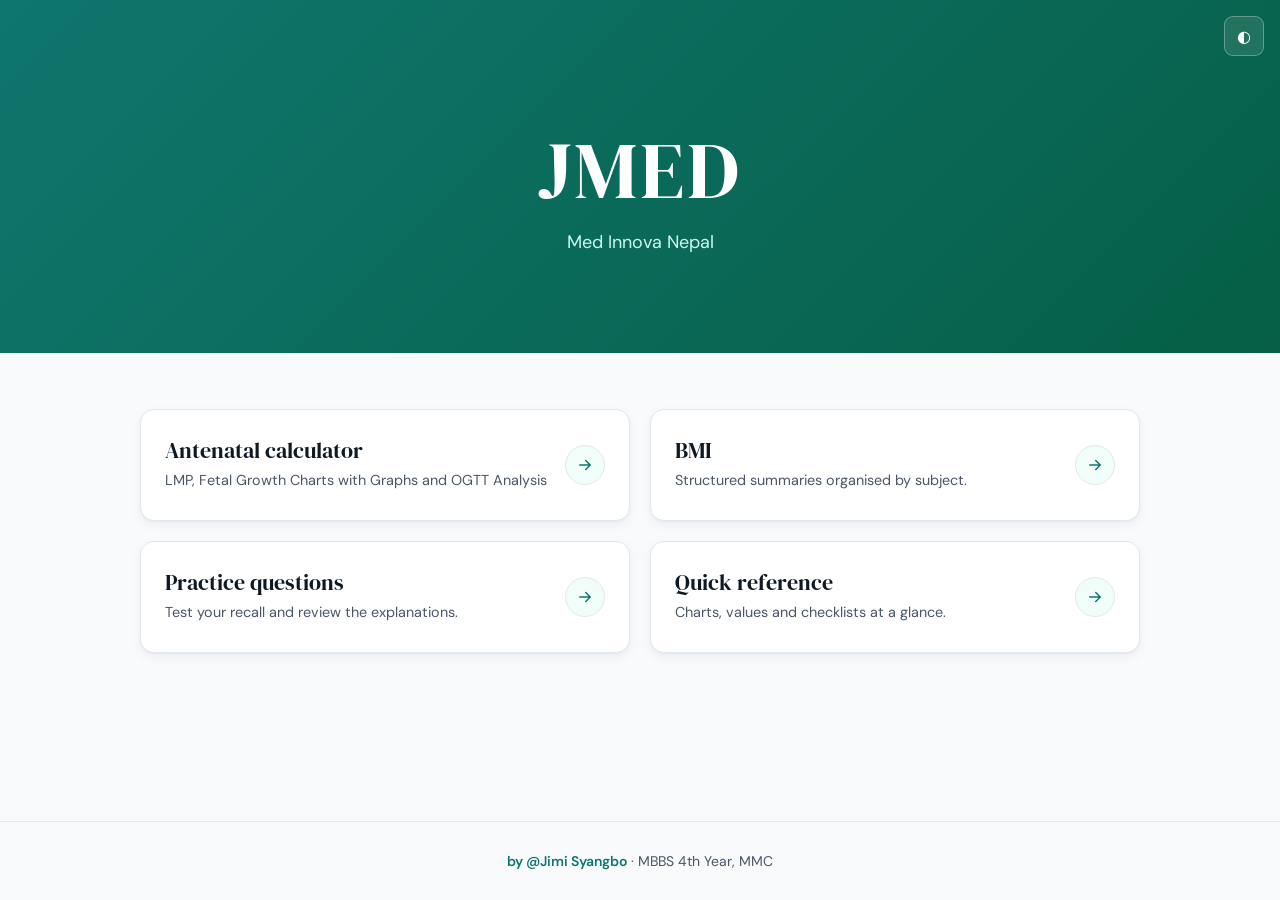
==== commit 9f95c93e: "first commit of medinnova" ====
--- a/index.html
+++ b/index.html
@@ -1,9 +1,9 @@
 <!DOCTYPE html>
 <html lang="en">
 <head>
-<meta charset="UTF-8"/>
-<meta name="viewport" content="width=device-width, initial-scale=1.0"/>
-<title>Antenatal Calculator</title>
+<meta charset="utf-8">
+<meta name="viewport" content="width=device-width, initial-scale=1, viewport-fit=cover">
+<title>MEDINNOVA</title>
 
 <!-- PWA -->
 <link rel="manifest" href="manifest.json">
@@ -15,386 +15,101 @@
 <meta name="theme-color" content="#0f766e">
 <link rel="apple-touch-icon" href="icon-192.png">
 
-<!-- Fonts -->
-<link rel="preconnect" href="https://fonts.googleapis.com">
-<link rel="preconnect" href="https://fonts.gstatic.com" crossorigin>
-<link href="https://fonts.googleapis.com/css2?family=DM+Serif+Display:ital@0;1&family=DM+Sans:wght@300;400;500;600&family=JetBrains+Mono:wght@400;500&display=swap" rel="stylesheet">
+<link href="https://fonts.googleapis.com/css2?family=DM+Sans:wght@400;500;600&family=DM+Serif+Display:ital@0;1&display=swap" rel="stylesheet">
+<style>
+:root{
+  --teal:#0F766E;--teal-b:#14B8A6;--green:#065F46;--mint:#CCFBF1;
+  --t1:#0F1923;--t2:#1E2D3D;--t3:#4A5568;--t4:#718096;
+  --border:#E2E8F0;--bg:#F8FAFC;--card:#FFFFFF;--result:#F0FDF9;
+  --shadow:0 1px 2px rgba(15,25,35,.04),0 4px 12px rgba(15,25,35,.05);
+  --shadow-h:0 2px 4px rgba(15,25,35,.05),0 12px 28px rgba(15,118,110,.12);
+  --serif:'DM Serif Display',Georgia,'Times New Roman',serif;
+  --sans:'DM Sans',system-ui,-apple-system,'Segoe UI',sans-serif;
+  box-sizing:border-box;
+  padding-top:env(safe-area-inset-top,0px);
+  padding-bottom:env(safe-area-inset-bottom,0px);
+}
+@media (prefers-color-scheme:dark){
+  :root:not([data-theme="light"]){
+    --teal:#14B8A6;--teal-b:#2DD4BF;--mint:#0A2232;
+    --t1:#E2E8F0;--t2:#CBD5E1;--t3:#CBD5E1;--t4:#64748B;
+    --border:#1E3A4A;--bg:#020C14;--card:#0C1E2E;--result:#0A2232;
+    --shadow:0 1px 2px rgba(0,0,0,.3),0 4px 12px rgba(154, 145, 145, 0.25);
+    --shadow-h:0 2px 4px rgba(0,0,0,.3),0 12px 28px rgba(20,184,166,.15);
+  }
+}
+:root[data-theme="dark"]{
+  --teal:#14B8A6;--teal-b:#2DD4BF;--mint:#0A2232;
+  --t1:#E2E8F0;--t2:#CBD5E1;--t3:#CBD5E1;--t4:#64748B;
+  --border:#1E3A4A;--bg:#020C14;--card:#0C1E2E;--result:#0A2232;
+  --shadow:0 1px 2px rgba(0,0,0,.3),0 4px 12px rgba(0,0,0,.25);
+  --shadow-h:0 2px 4px rgba(0,0,0,.3),0 12px 28px rgba(20,184,166,.15);
+}
+*,*::before,*::after{box-sizing:border-box}
+html{height:100%;scroll-padding-top:env(safe-area-inset-top,0px)}
+body{margin:0;min-height:100%;background:var(--bg);color:var(--t1);font-family:var(--sans);font-size:16px;line-height:1.6;display:flex;flex-direction:column;transition:background .3s,color .3s}
+.theme{position:absolute;top:calc(16px + env(safe-area-inset-top,0px));right:16px;width:40px;height:40px;border-radius:9px;border:1px solid rgba(255,255,255,.3);background:rgba(255,255,255,.1);color:#fff;cursor:pointer;font-size:16px;transition:background .2s}
+.theme:hover{background:rgba(255,255,255,.2)}
+.theme:focus-visible,.card:focus-visible,footer a:focus-visible{outline:3px solid var(--teal-b);outline-offset:3px}
+.hero{position:relative;background:linear-gradient(135deg,#0F766E,#065F46);color:#fff;text-align:center;padding:clamp(72px,14vw,128px) 20px clamp(64px,10vw,96px)}
+.hero h1{margin:0;font-family:var(--serif);font-weight:400;font-size:clamp(2.5rem,9vw,5rem);letter-spacing:.04em;line-height:1.05}
+.hero p{margin:16px auto 0;max-width:34ch;color:#CCFBF1;font-size:clamp(.95rem,2.4vw,1.125rem)}
+main{flex:1;width:100%;max-width:1040px;margin:0 auto;padding:clamp(32px,6vw,56px) 20px}
+.grid{display:grid;gap:16px;grid-template-columns:1fr}
+@media(min-width:640px){.grid{grid-template-columns:repeat(2,1fr);gap:20px}}
+.card{display:flex;align-items:center;justify-content:space-between;gap:16px;min-height:112px;padding:24px;background:var(--card);border:1px solid var(--border);border-radius:14px;box-shadow:var(--shadow);color:inherit;text-decoration:none;transition:transform .25s,box-shadow .25s,border-color .25s}
+.card:hover{transform:translateY(-2px);box-shadow:var(--shadow-h);border-color:var(--teal)}
+.card h2{margin:0;font-family:var(--serif);font-weight:400;font-size:1.375rem;line-height:1.2;color:var(--t1)}
+.card p{margin:6px 0 0;font-size:.9rem;color:var(--t3)}
+.arrow{flex:none;display:grid;place-items:center;width:40px;height:40px;border-radius:50%;background:var(--result);color:var(--teal);border:1px solid var(--border);transition:background .25s,color .25s,transform .25s}
+.card:hover .arrow{background:var(--teal);color:#fff;transform:translateX(3px)}
+.arrow svg{width:18px;height:18px}
+footer{padding:28px 20px calc(28px + env(safe-area-inset-bottom,0px));text-align:center;border-top:1px solid var(--border);font-size:.875rem;color:var(--t4)}
+footer a{color:var(--t3)!important;transition:color .2s}
+footer a:hover{color:var(--teal)!important}
+footer strong{color:var(--teal);font-weight:600}
+@media(prefers-reduced-motion:reduce){*{transition:none!important}}
+</style>
+</head>
+<body>
+<header class="hero">
+  <button class="theme" id="theme" aria-label="Toggle light and dark theme">◐</button>
+  <h1>JMED</h1>
+  <p>Med Innova Nepal</p>
+</header>
 
-<!-- Styles -->
-<link rel="stylesheet" href="style.css?v=3">
-</head>
+<main>
+  <div class="grid">
+    <a class="card" href="APP/anc.html">
+      <div><h2>Antenatal calculator</h2><p> LMP, Fetal Growth Charts with Graphs and OGTT Analysis</p></div>
+      <span class="arrow" aria-hidden="true"><svg viewBox="0 0 24 24" fill="none" stroke="currentColor" stroke-width="2" stroke-linecap="round" stroke-linejoin="round"><path d="M5 12h14M13 6l6 6-6 6"/></svg></span>
+    </a>
+    <a class="card" href="APP/bmi.html">
+      <div><h2>BMI</h2><p>Structured summaries organised by subject.</p></div>
+      <span class="arrow" aria-hidden="true"><svg viewBox="0 0 24 24" fill="none" stroke="currentColor" stroke-width="2" stroke-linecap="round" stroke-linejoin="round"><path d="M5 12h14M13 6l6 6-6 6"/></svg></span>
+    </a>
+    <a class="card" href="#">
+      <div><h2>Practice questions</h2><p>Test your recall and review the explanations.</p></div>
+      <span class="arrow" aria-hidden="true"><svg viewBox="0 0 24 24" fill="none" stroke="currentColor" stroke-width="2" stroke-linecap="round" stroke-linejoin="round"><path d="M5 12h14M13 6l6 6-6 6"/></svg></span>
+    </a>
+    <a class="card" href="#">
+      <div><h2>Quick reference</h2><p>Charts, values and checklists at a glance.</p></div>
+      <span class="arrow" aria-hidden="true"><svg viewBox="0 0 24 24" fill="none" stroke="currentColor" stroke-width="2" stroke-linecap="round" stroke-linejoin="round"><path d="M5 12h14M13 6l6 6-6 6"/></svg></span>
+    </a>
+  </div>
+</main>
 
-<body>
-<div class="page">
+<footer>
+  <a href="https://www.jimisyangbo.com.np/" target="_blank" rel="noopener" style="text-decoration: none;"><strong>by @Jimi Syangbo</strong> · MBBS 4th Year, MMC</a>
+</footer>
 
-  <!-- Theme toggle -->
-  <button class="theme-btn" onclick="toggleTheme()" title="Toggle theme" aria-label="Toggle dark mode">
-    <span id="themeIcon">Dark</span>
-  </button>
-
-  <!-- Header -->
-  <header>
-    
-    <h1>Obstetric<br><em>Calculator</em></h1>
-    
-  </header>
-
-  <!-- App-level tabs -->
-  <div class="app-tabs">
-    <button class="app-tab active" id="appTabOB" onclick="switchApp('ob')">EDD / POG</button>
-    <button class="app-tab" id="appTabFG" onclick="switchApp('fg')">Fetal Growth</button>
-    <button class="app-tab" id="appTabBG" onclick="switchApp('bg')">Blood Glucose</button>
-  </div>
-
-  <!-- ═══ OB PAGE ═══ -->
-  <div class="app-page active" id="appPageOB">
-
-  <!-- Main card -->
-  <div class="card">
-
-    <!-- Today's Date (shared) -->
-    <div class="section-head">
-      <div class="dot"></div>
-      <h3>Today's Date</h3>
-      <!-- <span class="auto-tag" id="autoTag">Auto-filled</span> -->
-    </div>
-    <div class="date-grid">
-      <div class="field">
-        <label>Year</label>
-        <input type="number" id="xYear" placeholder="e.g. 2081" min="2079" max="2095" oninput="onInputChange(this,'xYearErr')">
-        <div class="field-error" id="xYearErr"></div>
-      </div>
-      <div class="field">
-        <label>Month</label>
-        <select id="xMonth" onchange="onSelectChange(this,'xMonthErr')"></select>
-        <div class="field-error" id="xMonthErr"></div>
-      </div>
-      <div class="field">
-        <label>Day</label>
-        <input type="number" id="xDay" placeholder="1–30" min="1" max="30" oninput="onInputChange(this,'xDayErr')">
-        <div class="field-error" id="xDayErr"></div>
-      </div>
-    </div>
-
-    <div class="section-sep"></div>
-
-    <!-- Method tabs -->
-    <div class="method-tabs">
-      <button class="method-tab active" id="tabLMP" onclick="switchMethod('lmp')">By LMP</button>
-      <button class="method-tab" id="tabScan" onclick="switchMethod('scan')">By Dating Scan</button>
-    </div>
-
-    <!-- LMP panel -->
-    <div class="method-panel active" id="panelLMP">
-      <div class="section-head">
-        <div class="dot" style="background:var(--gold);box-shadow:0 0 0 3px rgba(217,119,6,0.12)"></div>
-        <h3>First Day of LMP</h3>
-      </div>
-      <div class="date-grid">
-        <div class="field">
-          <label>Year</label>
-          <input type="number" id="yYear" placeholder="e.g. 2081" min="2079" max="2086" oninput="onInputChange(this,'yYearErr')">
-          <div class="field-error" id="yYearErr"></div>
-        </div>
-        <div class="field">
-          <label>Month</label>
-          <select id="yMonth" onchange="onSelectChange(this,'yMonthErr')"></select>
-          <div class="field-error" id="yMonthErr"></div>
-        </div>
-        <div class="field">
-          <label>Day</label>
-          <input type="number" id="yDay" placeholder="1–30" min="1" max="30" oninput="onInputChange(this,'yDayErr')">
-          <div class="field-error" id="yDayErr"></div>
-        </div>
-      </div>
-    </div>
-
-    <!-- Dating Scan panel -->
-    <div class="method-panel" id="panelScan">
-      <div class="section-head">
-        <div class="dot" style="background:#6366f1;box-shadow:0 0 0 3px rgba(99,102,241,0.12)"></div>
-        <h3>Dating Scan (1st Trimester)</h3>
-      </div>
-      <div class="scan-note">
-        Enter the <strong>scan date</strong> and the <strong>GA at scan</strong> (weeks + days as reported by sonologist). EDD and current POG will be back-calculated.
-      </div>
-
-      <!-- Scan date -->
-      <div class="section-head" style="margin-bottom:10px">
-        <h3 style="font-size:11px;color:var(--muted);text-transform:uppercase;letter-spacing:.06em;">Scan Date (BS)</h3>
-      </div>
-      <div class="date-grid" style="margin-bottom:16px">
-        <div class="field">
-          <label>Year</label>
-          <input type="number" id="sYear" placeholder="e.g. 2081" min="2079" max="2086" oninput="onInputChange(this,'sYearErr')">
-          <div class="field-error" id="sYearErr"></div>
-        </div>
-        <div class="field">
-          <label>Month</label>
-          <select id="sMonth" onchange="onSelectChange(this,'sMonthErr')"></select>
-          <div class="field-error" id="sMonthErr"></div>
-        </div>
-        <div class="field">
-          <label>Day</label>
-          <input type="number" id="sDay" placeholder="1–30" min="1" max="30" oninput="onInputChange(this,'sDayErr')">
-          <div class="field-error" id="sDayErr"></div>
-        </div>
-      </div>
-
-      <!-- GA at scan -->
-      <div class="section-head" style="margin-bottom:10px">
-        <h3 style="font-size:11px;color:var(--muted);text-transform:uppercase;letter-spacing:.06em;">Gestational Age at Scan</h3>
-      </div>
-      <div class="ga-grid">
-        <div class="field">
-          <label>Weeks</label>
-          <input type="number" id="gaWeeks" placeholder="e.g. 10" min="6" max="13" oninput="onInputChange(this,'gaWeeksErr')">
-          <div class="field-error" id="gaWeeksErr"></div>
-        </div>
-        <div class="field">
-          <label>Days (0–6)</label>
-          <input type="number" id="gaDays" placeholder="e.g. 3" min="0" max="6" oninput="onInputChange(this,'gaDaysErr')">
-          <div class="field-error" id="gaDaysErr"></div>
-        </div>
-      </div>
-    </div>
-
-    <button class="calc-btn" onclick="calculate()">
-      Calculate
-    </button>
-  </div>
-
-  <!-- Result -->
-  <div class="result-wrap" id="resultWrap">
-    <div class="result-card">
-      <div class="result-header">
-        <span>Results</span>
-        <button class="copy-btn" id="copyBtn" onclick="copyResult()" style="display:none">
-          Copy
-        </button>
-      </div>
-      <div class="result-body" id="resultBody">
-        <div class="result-empty">
-          
-          Fill in both dates above and tap <strong>Calculate</strong>
-        </div>
-      </div>
-    </div>
-  </div>
-
-  <!-- Info -->
-  <div class="info-banner">
-    
-    <span><strong>LMP method:</strong> EDD = LMP + 9 months + 7 days.</span>
-  </div>
-
-  <!-- Footer -->
- <footer >
-    <a href = "https://www.jimisyangbo.com.np/" target="_blank" style="text-decoration: none;" ><strong>by @Jimi Syangbo</strong> · MBBS 4th Year, MMC</a>
-  </footer>
-
-  </div><!-- end appPageOB -->
-
-  <!-- ═══ FETAL GROWTH PAGE ═══ -->
-  <div class="app-page" id="appPageFG">
-
-  <div class="fg-card">
-    <!-- GA Input -->
-    <div class="fg-section-head">
-      <div class="fg-dot" style="background:var(--teal);box-shadow:0 0 0 3px var(--teal-dim)"></div>
-      <h3>Gestational Age</h3>
-    </div>
-    <div class="ga-row">
-      <div class="meas-field">
-        <label>Weeks</label>
-        <input type="number" id="fgWeeks" placeholder="14 – 40" min="14" max="40" oninput="fgInputChange(this)">
-        <div class="field-error" id="fgWeeksErr"></div>
-      </div>
-      <div class="meas-field">
-        <label>Days (0–6)</label>
-        <input type="number" id="fgDays" placeholder="0 – 6" min="0" max="6" oninput="fgInputChange(this)">
-        <div class="field-error" id="fgDaysErr"></div>
-      </div>
-    </div>
-
-    <div class="fg-sep"></div>
-
-    <!-- Sex selection (for EFW by sex) -->
-    <div class="fg-section-head">
-      <div class="fg-dot" style="background:#8b5cf6;box-shadow:0 0 0 3px rgba(139,92,246,0.12)"></div>
-      <h3>Fetal Sex <span style="font-size:10px;font-weight:400;color:var(--muted);text-transform:none;">(for EFW by sex — optional)</span></h3>
-    </div>
-    <div class="sex-row">
-      <button class="sex-btn active" id="sexUnknown" onclick="setSex('unknown')">Unknown</button>
-      <button class="sex-btn" id="sexMale"    onclick="setSex('male')">Male</button>
-      <button class="sex-btn" id="sexFemale"  onclick="setSex('female')">Female</button>
-    </div>
-
-    <div class="fg-sep"></div>
-
-    <!-- Measurements -->
-    <div class="fg-section-head">
-      <div class="fg-dot" style="background:var(--gold);box-shadow:0 0 0 3px rgba(217,119,6,0.12)"></div>
-      <h3>Measurements <span style="font-size:10px;font-weight:400;color:var(--muted);text-transform:none;">(mm — leave blank to skip)</span></h3>
-    </div>
-    <div class="meas-grid">
-      <div class="meas-field">
-        <label>HC (mm)</label>
-        <input type="number" id="fgHC" placeholder="Head Circ." min="50" max="400" step="0.1" oninput="fgInputChange(this)">
-        <div class="field-error" id="fgHCErr"></div>
-      </div>
-      <div class="meas-field">
-        <label>AC (mm)</label>
-        <input type="number" id="fgAC" placeholder="Abdom. Circ." min="50" max="400" step="0.1" oninput="fgInputChange(this)">
-        <div class="field-error" id="fgACErr"></div>
-      </div>
-      <div class="meas-field">
-        <label>FL (mm)</label>
-        <input type="number" id="fgFL" placeholder="Femur Length" min="5" max="100" step="0.1" oninput="fgInputChange(this)">
-        <div class="field-error" id="fgFLErr"></div>
-      </div>
-      <div class="meas-field">
-        <label>BPD (mm)</label>
-        <input type="number" id="fgBPD" placeholder="Biparietal" min="20" max="120" step="0.1" oninput="fgInputChange(this)">
-        <div class="field-error" id="fgBPDErr"></div>
-      </div>
-      <div class="meas-field">
-        <label>HL (mm)</label>
-        <input type="number" id="fgHL" placeholder="Humerus" min="5" max="80" step="0.1" oninput="fgInputChange(this)">
-        <div class="field-error" id="fgHLErr"></div>
-      </div>
-      <div class="meas-field">
-        <label>EFW (g)</label>
-        <input type="number" id="fgEFW" placeholder="Est. Fetal Wt." min="50" max="5000" step="1" oninput="fgInputChange(this)">
-        <div class="field-error" id="fgEFWErr"></div>
-      </div>
-    </div>
-    <div id="hadlockNote" style="font-size:11px;color:var(--teal);margin-top:8px;font-family:JetBrains Mono,monospace;min-height:16px;padding:0 2px;"></div>
-
-    <button class="calc-btn" style="margin-top:20px;" onclick="calculateFG();">
-      Calculate Percentiles
-    </button>
-  </div>
-
-  <!-- FG Results -->
-  <div class="fg-result-wrap" id="fgResultWrap">
-    <div class="fg-result-card">
-      <div class="fg-result-header">
-        <span>Percentile Results</span>
-      </div>
-      <div id="fgResultBody">
-        <div class="fg-empty">Enter GA and at least one measurement, then tap Calculate.</div>
-      </div>
-    </div>
-  </div>
-
-  <!-- Chart -->
-  <div class="fg-chart-wrap" id="fgChartWrap" style="display:none">
-    <div class="fg-chart-title">Growth Chart</div>
-    <div class="chart-tabs" id="chartTabs"></div>
-    <canvas class="fg-canvas" id="fgCanvas"></canvas>
-  </div>
-
-  <!-- FG Info -->
-  <div class="fg-info-banner">
-    Based on <strong>WHO Fetal Growth Charts</strong> (Kiserud et al., PLOS Medicine 2017 &mdash; <a href="https://github.com/jcarvalho45/whoFetalGrowth" target="_blank" style="color:var(--teal)">coefficients</a>).
-  
-  </div>
-
-   <footer >
-    <a href = "https://www.jimisyangbo.com.np/" target="_blank" style="text-decoration: none;" ><strong>by @Jimi Syangbo</strong> · MBBS 4th Year, MMC</a>
-  </footer>
-
-  </div><!-- end appPageFG -->
-
-  <!-- ═══ BLOOD GLUCOSE PAGE ═══ -->
-  <div class="app-page" id="appPageBG">
-
-  <div class="card">
-    <!-- Converter -->
-    <div class="section-head">
-      <div class="dot" style="background:#dc2626;box-shadow:0 0 0 3px rgba(220,38,38,0.12)"></div>
-      <h3>Unit Converter</h3>
-    </div>
-
-    <div class="date-grid" style="margin-bottom:6px">
-      <div class="field">
-        <label>mmol/L</label>
-        <input type="number" id="bgMmol" placeholder="e.g. 5.1" step="0.1"
-          oninput="bgConvert('mmol')" class="field-input">
-        <div class="field-error" id="bgMmolErr"></div>
-      </div>
-      <div class="field" style="display:flex;align-items:center;justify-content:center;font-size:22px;color:var(--teal);padding-top:18px">
-        ⇌
-      </div>
-      <div class="field">
-        <label>mg/dL</label>
-        <input type="number" id="bgMgdl" placeholder="e.g. 92" step="1"
-          oninput="bgConvert('mgdl')" class="field-input">
-        <div class="field-error" id="bgMgdlErr"></div>
-      </div>
-    </div>
-    <div id="bgConvertNote" style="font-size:11px;color:var(--muted);font-family:JetBrains Mono,monospace;margin-bottom:4px;min-height:16px;"></div>
-
-    <div class="section-sep"></div>
-
-    <!-- OGTT -->
-    <div class="section-head">
-      <div class="dot" style="background:var(--gold);box-shadow:0 0 0 3px rgba(217,119,6,0.12)"></div>
-      <h3>OGTT Analysis <span style="font-size:10px;font-weight:400;color:var(--muted);text-transform:none;">(75g — GDM Diagnosis per IADPSG/WHO 2013)</span></h3>
-    </div>
-
-
-    <div class="date-grid" style="margin-bottom:6px">
-      <div class="field">
-        <label>Fasting (mg/dL)</label>
-        <input type="number" id="ogttF" placeholder="≥92 = GDM" step="1"
-          oninput="ogttAnalyze()" class="field-input">
-      </div>
-      <div class="field">
-        <label>1-Hour (mg/dL)</label>
-        <input type="number" id="ogtt1h" placeholder="≥180 = GDM" step="1"
-          oninput="ogttAnalyze()" class="field-input">
-      </div>
-      <div class="field">
-        <label>2-Hour (mg/dL)</label>
-        <input type="number" id="ogtt2h" placeholder="≥153 = GDM" step="1"
-          oninput="ogttAnalyze()" class="field-input">
-      </div>
-    </div>
-
-    <div id="ogttResult" style="margin-top:8px;"></div>
-
-    <button class="calc-btn" onclick="ogttShare()" id="ogttShareBtn" style="display:none;margin-top:12px;">
-      Copy Result
-    </button>
-  </div>
-
-  <!-- <div class="info-banner" style="margin-top:12px;">
-    <span>
-      <strong>Conversion:</strong> mg/dL = mmol/L &times; 18.018 &nbsp;|&nbsp; mmol/L = mg/dL &divide; 18.018<br>
-      <strong>OGTT criteria:</strong> IADPSG 2010 / WHO 2013 (75g oral glucose, venous plasma). Diagnosis requires &ge;1 abnormal value.
-      Always confirm with clinical judgement.
-    </span>
-  </div> -->
-
-   <footer >
-    <a href = "https://www.jimisyangbo.com.np/" target="_blank" style="text-decoration: none;" ><strong>by @Jimi Syangbo</strong> · MBBS 4th Year, MMC</a>
-  </footer>
-
-  </div><!-- end appPageBG -->
-
-
-</div>
-
-<!-- Scripts -->
-
-
-</html>
-
-
-<!-- App Script -->
-<script src="app.js?v=3"></script>
+<script>
+(function(){
+  var r=document.documentElement,b=document.getElementById('theme');
+  function dark(){var t=r.getAttribute('data-theme');return t?t==='dark':matchMedia('(prefers-color-scheme: dark)').matches}
+  b.addEventListener('click',function(){r.setAttribute('data-theme',dark()?'light':'dark')});
+})();
+</script>
 
 <!-- Service Worker -->
 <script>
@@ -421,6 +136,5 @@
   });
 }
  </script>
-
 </body>
-</html>+</html>
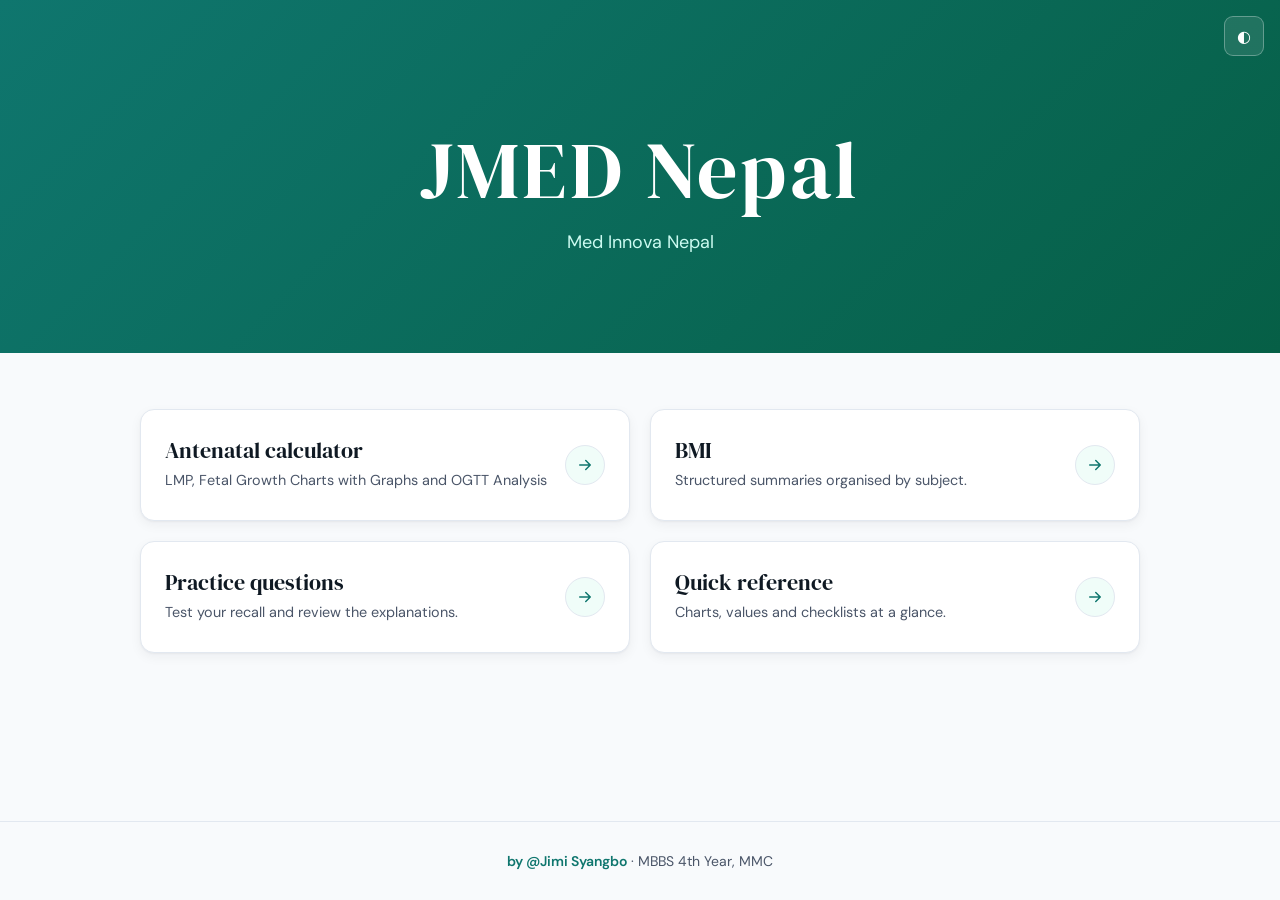
==== commit 1ccd1bee: "update service worker for update issue" ====
--- a/index.html
+++ b/index.html
@@ -74,7 +74,7 @@
 <body>
 <header class="hero">
   <button class="theme" id="theme" aria-label="Toggle light and dark theme">◐</button>
-  <h1>JMED</h1>
+  <h1>JMED Nepal</h1>
   <p>Med Innova Nepal</p>
 </header>
 
@@ -111,30 +111,6 @@
 })();
 </script>
 
-<!-- Service Worker -->
-<script>
-if ('serviceWorker' in navigator) {
-  window.addEventListener('load', function() {
-    navigator.serviceWorker.register('./service-worker.js')
-      .then(function(reg) {
-        console.log('SW registered:', reg.scope);
-        reg.onupdatefound = function() {
-          var nw = reg.installing;
-          nw.onstatechange = function() {
-            if (nw.state === 'installed' && navigator.serviceWorker.controller) {
-              if (confirm('New version available. Update now?')) {
-                nw.postMessage('SKIP_WAITING');
-              }
-            }
-          };
-        };
-      })
-      .catch(function(err) { console.log('SW failed:', err); });
-    navigator.serviceWorker.addEventListener('controllerchange', function() {
-      window.location.reload();
-    });
-  });
-}
- </script>
+
 </body>
 </html>
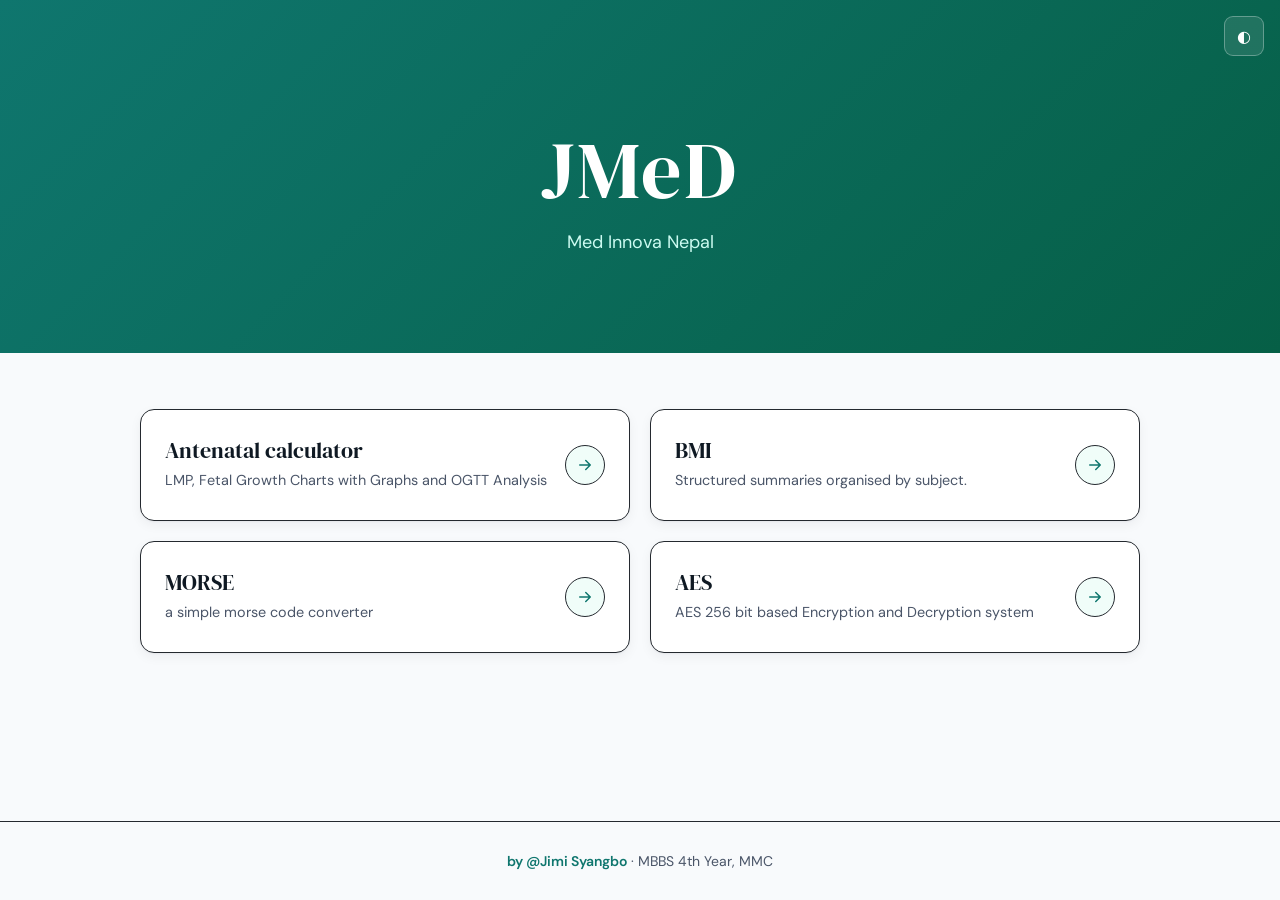
==== commit c2cd8056: "added aes and morse" ====
--- a/index.html
+++ b/index.html
@@ -20,7 +20,7 @@
 :root{
   --teal:#0F766E;--teal-b:#14B8A6;--green:#065F46;--mint:#CCFBF1;
   --t1:#0F1923;--t2:#1E2D3D;--t3:#4A5568;--t4:#718096;
-  --border:#E2E8F0;--bg:#F8FAFC;--card:#FFFFFF;--result:#F0FDF9;
+  --border:#24292f;--bg:#F8FAFC;--card:#FFFFFF;--result:#F0FDF9;
   --shadow:0 1px 2px rgba(15,25,35,.04),0 4px 12px rgba(15,25,35,.05);
   --shadow-h:0 2px 4px rgba(15,25,35,.05),0 12px 28px rgba(15,118,110,.12);
   --serif:'DM Serif Display',Georgia,'Times New Roman',serif;
@@ -74,7 +74,7 @@
 <body>
 <header class="hero">
   <button class="theme" id="theme" aria-label="Toggle light and dark theme">◐</button>
-  <h1>JMED Nepal</h1>
+  <h1>JMeD</h1>
   <p>Med Innova Nepal</p>
 </header>
 
@@ -88,12 +88,12 @@
       <div><h2>BMI</h2><p>Structured summaries organised by subject.</p></div>
       <span class="arrow" aria-hidden="true"><svg viewBox="0 0 24 24" fill="none" stroke="currentColor" stroke-width="2" stroke-linecap="round" stroke-linejoin="round"><path d="M5 12h14M13 6l6 6-6 6"/></svg></span>
     </a>
-    <a class="card" href="#">
-      <div><h2>Practice questions</h2><p>Test your recall and review the explanations.</p></div>
+    <a class="card" href="APP/morse.html">
+      <div><h2>MORSE</h2><p>a simple morse code converter</p></div>
       <span class="arrow" aria-hidden="true"><svg viewBox="0 0 24 24" fill="none" stroke="currentColor" stroke-width="2" stroke-linecap="round" stroke-linejoin="round"><path d="M5 12h14M13 6l6 6-6 6"/></svg></span>
     </a>
-    <a class="card" href="#">
-      <div><h2>Quick reference</h2><p>Charts, values and checklists at a glance.</p></div>
+    <a class="card" href="APP/aes.html">
+      <div><h2>AES</h2><p> AES 256 bit based Encryption and Decryption system</p></div>
       <span class="arrow" aria-hidden="true"><svg viewBox="0 0 24 24" fill="none" stroke="currentColor" stroke-width="2" stroke-linecap="round" stroke-linejoin="round"><path d="M5 12h14M13 6l6 6-6 6"/></svg></span>
     </a>
   </div>
@@ -112,5 +112,6 @@
 </script>
 
 
+
 </body>
 </html>
